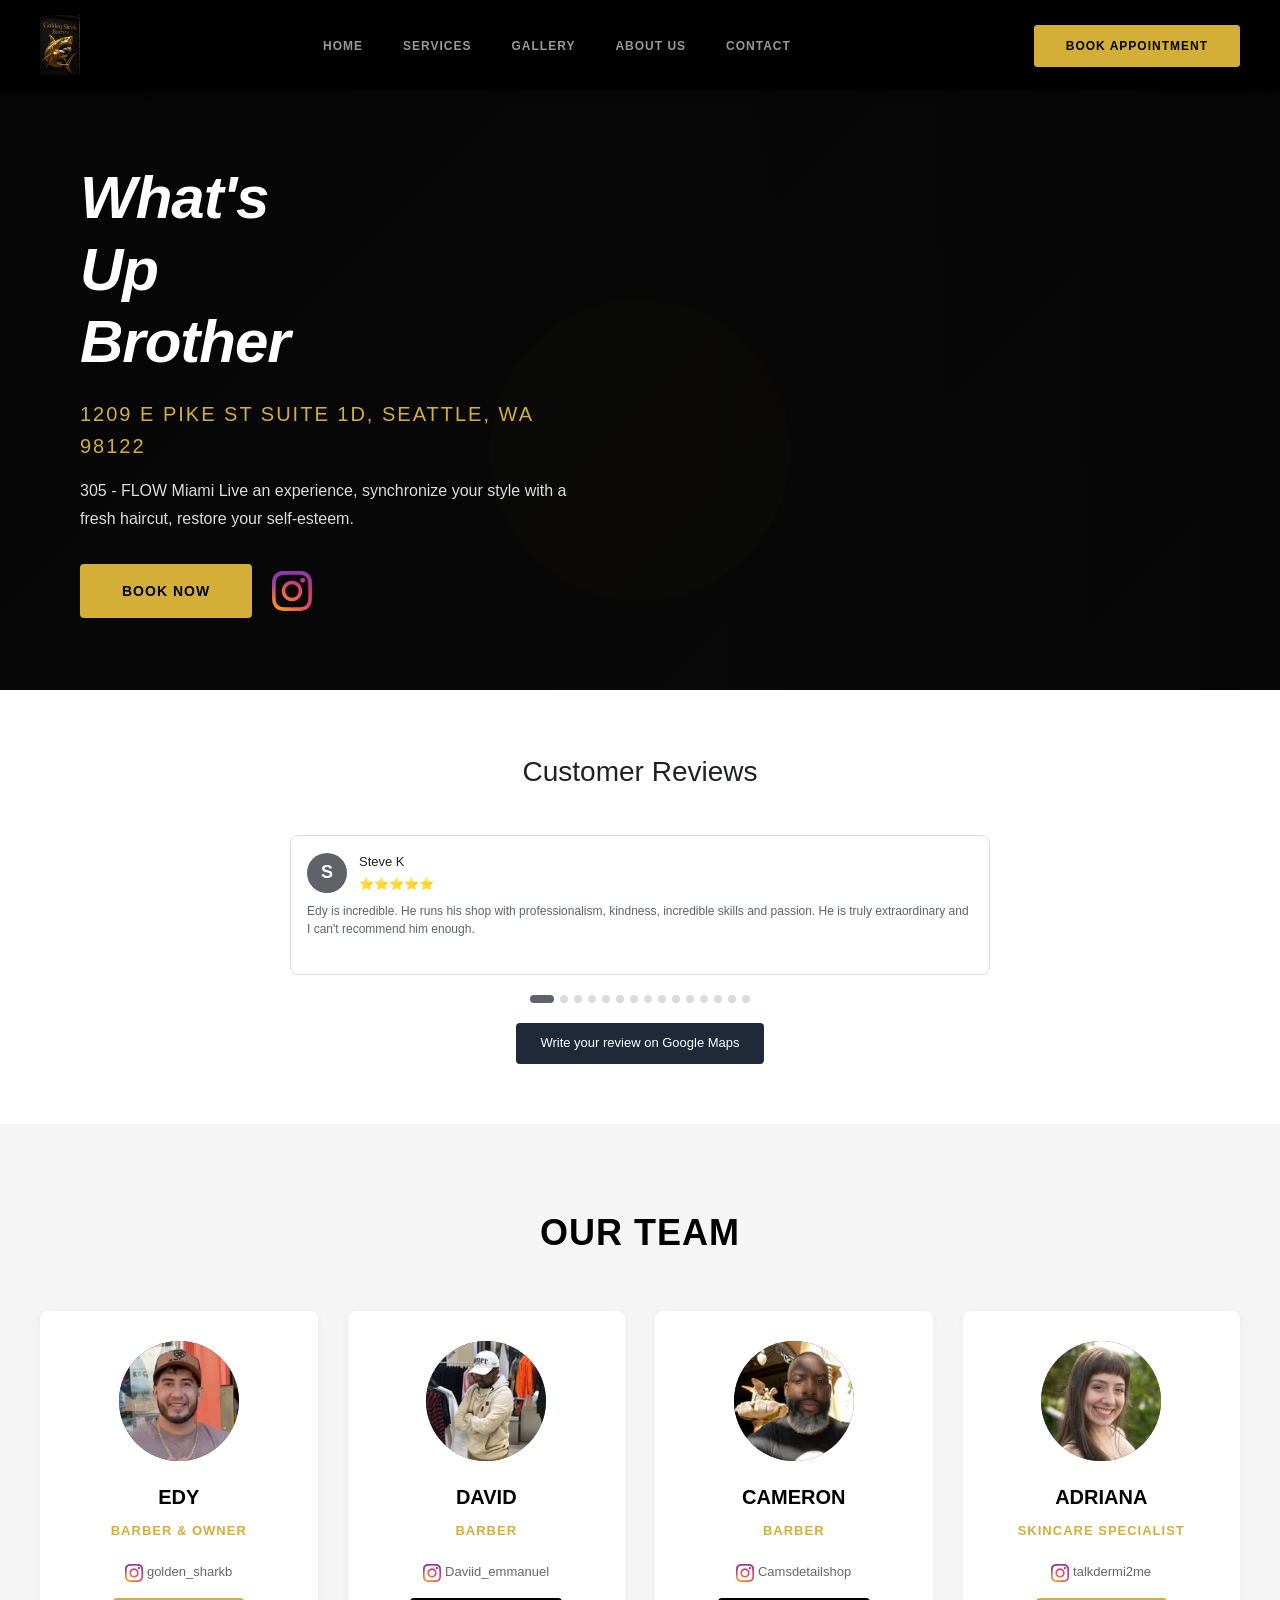
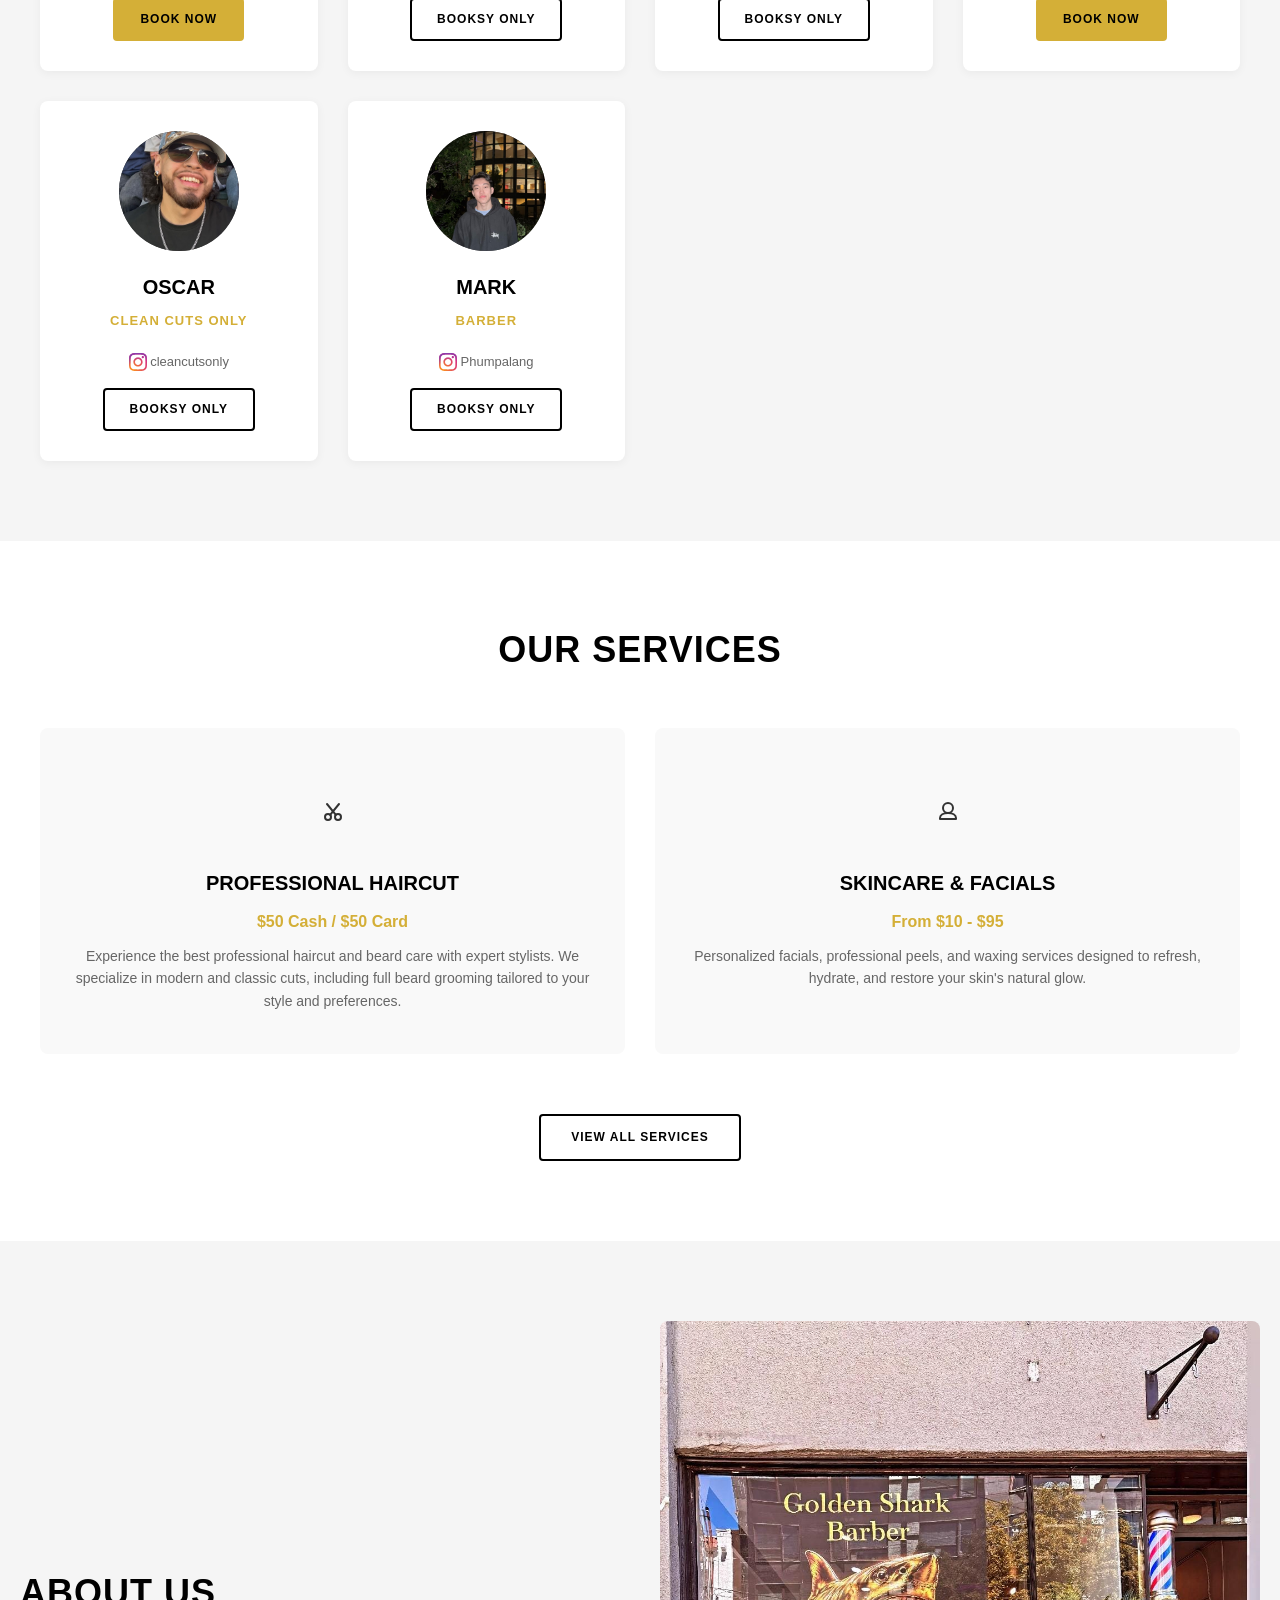
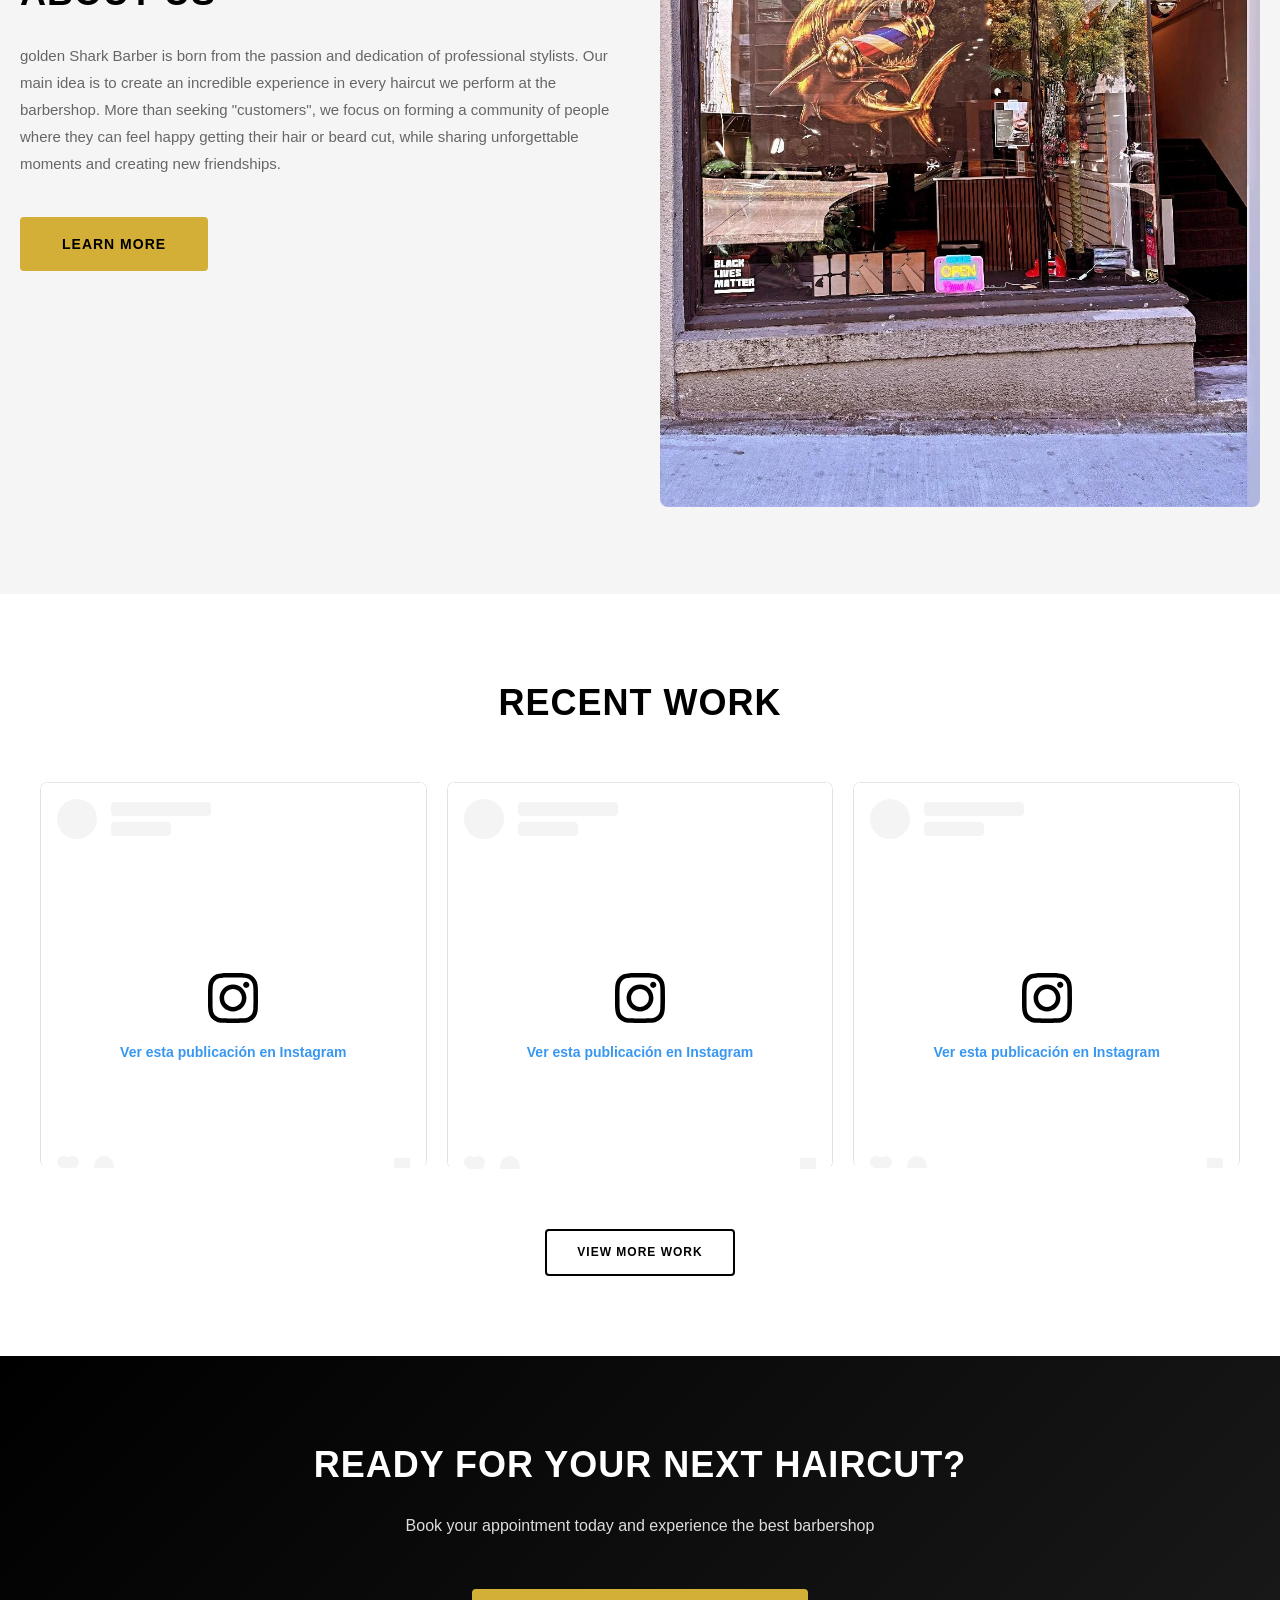
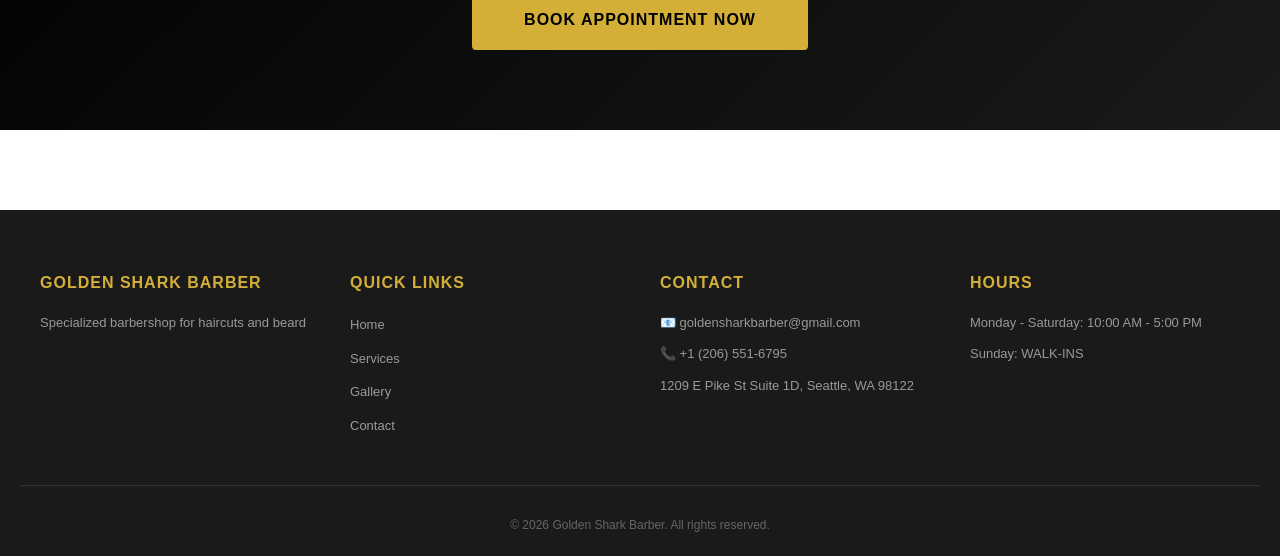
==== backend/static/index.html @ 5a082aa4 "nuevo diseño de calenadriosd" ====
<!DOCTYPE html>
<html lang="en">
<head>
    <meta charset="UTF-8">
    <meta name="viewport" content="width=device-width, initial-scale=1.0">
    
    <!-- SEO Meta Tags -->
    <title>Golden Shark Barber - Professional Haircuts in Seattle, WA | Book Online</title>
    <meta name="description" content="Golden Shark Barber in Seattle, WA. Professional haircuts, beard grooming, and shave services. Book appointments online. Located at 1222 E Pine St, Seattle.">
    <meta name="keywords" content="barber shop seattle, haircuts seattle, professional barber, men grooming, shave service, haircut booking, seattle barber">
    <meta name="author" content="Golden Shark Barber">
    <meta name="robots" content="index, follow">
    <meta name="language" content="English">
    <meta name="theme-color" content="#000000">
    
    <!-- Open Graph (para redes sociales) -->
    <meta property="og:title" content="Golden Shark Barber - Seattle, WA">
    <meta property="og:description" content="Professional barber shop in Seattle. Haircuts, beard grooming, online booking available.">
    <meta property="og:type" content="business.business">
    <meta property="og:url" content="https://goldenbarbershop.online">
    <meta property="og:image" content="https://goldenbarbershop.online/images/logo.jpeg">
    <meta property="og:locale" content="en_US">
    
    <!-- Twitter Card -->
    <meta name="twitter:card" content="summary_large_image">
    <meta name="twitter:title" content="Golden Shark Barber - Seattle">
    <meta name="twitter:description" content="Professional barber shop in Seattle, WA">
    <meta name="twitter:image" content="https://goldenbarbershop.online/images/logo.jpeg">
    
    <!-- Canonical URL -->
    <link rel="canonical" href="https://goldenbarbershop.online">
    
    <!-- FAVICON -->
    <link rel="icon" type="image/x-icon" href="/favicon.ico">
    <link rel="apple-touch-icon" href="/favicon.ico">
    
    <link rel="stylesheet" href="css/main.css?v=1788042157">
    <link rel="stylesheet" href="css/index.css?v=1788042157">
    
    <!-- JSON-LD Schema Markup (Local Business) -->
    <script type="application/ld+json">
    {
      "@context": "https://schema.org",
      "@type": "LocalBusiness",
      "@id": "https://goldenbarbershop.online",
      "name": "Golden Shark Barber",
      "image": "https://goldenbarbershop.online/images/logo.jpeg",
      "description": "Professional barber shop offering haircuts, shaves, and grooming services in Seattle, Washington. Expert barbers with online appointment booking.",
      "address": {
        "@type": "PostalAddress",
        "streetAddress": "1222 E Pine St",
        "addressLocality": "Seattle",
        "addressRegion": "WA",
        "postalCode": "98122",
        "addressCountry": "US"
      },
      "telephone": "+1-616-566-5599",
      "email": "info@goldensharkbarber.com",
      "url": "https://goldenbarbershop.online",
      "logo": "https://goldenbarbershop.online/images/logo.jpeg",
      "sameAs": [
        "https://www.instagram.com/golden_sharkb",
        "https://maps.app.goo.gl/Gk8EFkXatTgC5Ndp7"
      ],
      "openingHoursSpecification": [
        {
          "@type": "OpeningHoursSpecification",
          "dayOfWeek": ["Monday", "Tuesday", "Wednesday", "Thursday", "Friday", "Saturday"],
          "opens": "10:00",
          "closes": "17:00"
        },
        {
          "@type": "OpeningHoursSpecification",
          "dayOfWeek": "Sunday",
          "opens": "00:00",
          "closes": "00:00"
        }
      ],
      "priceRange": "$",
      "aggregateRating": {
        "@type": "AggregateRating",
        "ratingValue": "5",
        "reviewCount": "15",
        "bestRating": "5",
        "worstRating": "1"
      },
      "geo": {
        "@type": "GeoCoordinates",
        "latitude": "47.6062",
        "longitude": "-122.3321"
      }
    }
    </script>
</head>
<body>
<!-- NAVBAR -->
    <nav class="navbar">
        <div class="navbar-container">
            <div class="logo">
                <a href="https://goldenbarbershop.online/"></a><img src="images/logo.jpeg" alt="Gold Shark Barber Logo" class="logo-img"></a>

            </div>
            
            <button class="hamburger" id="hamburger">
                <span class="line">☰</span>
            </button>
            
            <ul class="nav-menu" id="navMenu">
                <li><a href="index.html" class="active">HOME</a></li>
                <li><a href="servicios.html">SERVICES</a></li>
                <li><a href="galeria.html">GALLERY</a></li>
                <li><a href="sobre-nosotros.html">ABOUT US</a></li>
                <li><a href="contacto.html">CONTACT</a></li>
            </ul>
            
            <div class="nav-buttons">
                <a href="reserva.html" class="btn-book">BOOK APPOINTMENT</a>
            </div>
        </div>
    </nav>

    <!-- HERO SECTIaaON -->
    <section class="hero">
        <div class="hero-content">
            <h2 class="hero-title">What's<br>Up<br>Brother</h2>
            <p class="hero-subtitle">1209 E Pike St Suite 1D, Seattle, WA 98122</p>
            <p class="hero-description">305 - FLOW Miami Live an experience, synchronize your style with a fresh haircut, restore your self-esteem.</p>
            <div class="hero-bottom">
            <a href="reserva.html" class="btn-primary">Book Now</a>
            <a href="https://www.instagram.com/golden_sharkb?igsh=MW9kanFrZ2Q1eXhjdQ%3D%3D" class="social-link" title="Instagram">
                <img src="images/ig.svg" alt="Instagram" style="width: 40px; height: 40px;">
            </a>
            </div>

        </div>
        <div class="hero-overlay"></div>
    </section>

    <!-- REVIEWS CAROUSEL SECTION -->
<section class="reviews-section">
    <h2>Customer Reviews</h2>
    
    <div class="carousel-container">
        <div class="carousel-wrapper">
            <div class="carousel" id="reviewsCarousel">
                <!-- Reviews se cargan aquí con JS -->
            </div>
        </div>

        <!-- Dots Navigation -->
        <div class="carousel-dots" id="carouselDots">
            <!-- Dots se cargan con JS -->
        </div>
        <a href="https://maps.app.goo.gl/Gk8EFkXatTgC5Ndp7" target="_blank" class="btn-write-review">
            Write your review on Google Maps
        </a>
    </div>
</section>

<!-- OUR TEAM SECTION -->
<section class="team-section">
    <h2>Our Team</h2>
    <div class="team-grid">
        
        <!-- ssEDY -->
        <div class="team-card">
            <div class="team-photo-placeholder">
                <span></span>
                <img src="images/edy.jpg" alt="" class="team-photo" style="width: 100%; height: 100%; object-fit: cover; border-radius: 50%;">

            </div>
            <h3>Edy</h3>
            <p class="team-role">Barber & Owner</p>
            <a href="https://www.instagram.com/golden_sharkb/" target="_blank" class="team-instagram">
                <img src="images/ig.svg" alt="Instagram" style="width: 18px; height: 18px; vertical-align: middle;"> golden_sharkb
            </a>
            <a href="reserva.html" class="btn-team">Book Now</a>
        </div>

        <!-- DAVID -->
        <div class="team-card">
            <div class="team-photo-placeholder">
                <span></span>
                <img src="images/david.jpg" alt="" class="team-photo" style="width: 100%; height: 100%; object-fit: cover; border-radius: 50%;">
            </div>
            <h3>David</h3>
            <p class="team-role">Barber</p>
            <a href="https://www.instagram.com/daviid_emmanuel/" target="_blank" class="team-instagram">
                <img src="images/ig.svg" alt="Instagram" style="width: 18px; height: 18px; vertical-align: middle;"> Daviid_emmanuel
            </a>
            <a href="http://seattlesfinest.booksy.com/i/" target="_blank" class="btn-team btn-team-alt">Booksy Only</a>
        </div>

        <!-- CAMERON -->
        <div class="team-card">
            <div class="team-photo-placeholder">
                <span></span>
                <img src="images/cameron.jpg" alt="" class="team-photo" style="width: 100%; height: 100%; object-fit: cover; border-radius: 50%;">

            </div>
            <h3>Cameron</h3>
            <p class="team-role">Barber</p>
            <a href="https://www.instagram.com/camsdetailshop/" target="_blank" class="team-instagram">
                <img src="images/ig.svg" alt="Instagram" style="width: 18px; height: 18px; vertical-align: middle;"> Camsdetailshop
            </a>
            <a href="http://camsdetailshop.booksy.com/a/" target="_blank" class="btn-team btn-team-alt">Booksy Only</a>
        </div>

        <!-- ANDREA -->
        <div class="team-card">
            <div class="team-photo-placeholder">
                <span></span>
                <img src="images/andrea.jpg" alt="" class="team-photo" style="width: 100%; height: 100%; object-fit: cover; border-radius: 50%;">

            </div>
            <h3>Adriana</h3>
            <p class="team-role">Skincare Specialist</p>
            <a href="https://www.instagram.com/talkdermi2me/" target="_blank" class="team-instagram">
                <img src="images/ig.svg" alt="Instagram" style="width: 18px; height: 18px; vertical-align: middle;"> talkdermi2me
            </a>
            <a href="https://squareup.com/appointments/book/LCKSGAA5S70PC" target="_blank" class="btn-team">Book Now</a>
        </div>

        <!-- Oscar  -->
        <div class="team-card">
            <div class="team-photo-placeholder">
                <span></span>
                <img src="images/oscar2.png" alt="" class="team-photo" style="width: 100%; height: 100%; object-fit: cover; border-radius: 50%;">

            </div>
            <h3>Oscar </h3>
            <p class="team-role">Clean Cuts Only</p>
            <a href="https://www.instagram.com/cleancutsonly/" target="_blank" class="team-instagram">
                <img src="images/ig.svg" alt="Instagram" style="width: 18px; height: 18px; vertical-align: middle;"> cleancutsonly
            </a>
            <a href="https://booksy.com/en-us/dl/show-business/962327" target="_blank" class="btn-team btn-team-alt">Booksy Only</a>
        </div>

        <!-- Mark  -->
        <div class="team-card">
            <div class="team-photo-placeholder">
                <span></span>
                <img src="images/mark.png" alt="" class="team-photo" style="width: 100%; height: 100%; object-fit: cover; border-radius: 50%;">

            </div>
            <h3>Mark </h3>
            <p class="team-role">Barber</p>
            <a  class="team-instagram">
                <img src="images/ig.svg" alt="Instagram" style="width: 18px; height: 18px; vertical-align: middle;"> Phumpalang
            </a>
            <a href="https://booksy.com/en-us/1838837_phumpalang_barber-shop_39211_seattle?do=invite#ba_s=dl_1" target="_blank" class="btn-team btn-team-alt">Booksy Only</a>
        </div>

    </div>
</section>


<!-- SERVICIOS PREVIEW (después de reviews) -->
<section class="servicios-preview">
    <h2>Our Services</h2>
    <div class="servicios-grid">
        <div class="servicio-card">
            <div class="servicio-icon">
                <svg xmlns="http://www.w3.org/2000/svg" width="24" height="24" viewBox="0 0 24 24" fill="none" stroke="currentColor" stroke-width="2" stroke-linecap="round" stroke-linejoin="round" class="icon icon-tabler icons-tabler-outline icon-tabler-cut"><path stroke="none" d="M0 0h24v24H0z" fill="none" /><path d="M4 17a3 3 0 1 0 6 0a3 3 0 1 0 -6 0" /><path d="M14 17a3 3 0 1 0 6 0a3 3 0 1 0 -6 0" /><path d="M9.15 14.85l8.85 -10.85" /><path d="M6 4l8.85 10.85" /></svg>
            </div>
            <h3>Professional Haircut</h3>
            <p class="precio">$50 Cash / $50 Card</p>
            <p>Experience the best professional haircut and beard care with expert stylists. We specialize in modern and classic cuts, including full beard grooming tailored to your style and preferences.</p>
        </div>

        <div class="servicio-card">
            <div class="servicio-icon">
                <svg xmlns="http://www.w3.org/2000/svg" width="24" height="24" viewBox="0 0 24 24" fill="none" stroke="currentColor" stroke-width="2" stroke-linecap="round" stroke-linejoin="round"><path stroke="none" d="M0 0h24v24H0z" fill="none"/><circle cx="12" cy="8" r="5"/><path d="M12 13c-4.5 0-8 2-8 5v1h16v-1c0-3-3.5-5-8-5z"/></svg>
            </div>
            <h3>Skincare & Facials</h3>
            <p class="precio">From $10 - $95</p>
            <p>Personalized facials, professional peels, and waxing services designed to refresh, hydrate, and restore your skin's natural glow.</p>
        </div>
    </div>
    <a href="servicios.html" class="btn-secondary">View All Services</a>
</section>
<script>
const reviews = [
    {
        name: "Steve K",
        stars: 5,
        text: "Edy is incredible. He runs his shop with professionalism, kindness, incredible skills and passion. He is truly extraordinary and I can't recommend him enough."
    },
    {
        name: "Brian LaFaille",
        stars: 5,
        text: "Eddy is the man! Got me in immediately and had me looking refreshed in 25 mins. If you're looking for a quality barber, Golden Shark is the go to."
    },
    {
        name: "Maria Betancourt",
        stars: 5,
        text: "10/10 barber. Edy is a new barber in the area and really knows what he's doing. Very affordable and quality work. Definitely recommend."
    },
    {
        name: "Vineeth Krishnamurthy",
        stars: 5,
        text: "Edy is the man!! He's my go to barber in Seattle. Great, consistent haircuts and he's a chill guy."
    },
    {
        name: "Christopher Ruiz",
        stars: 5,
        text: "Look no further! Edy is an incredible barber. You can't beat his pricing, attention to detail, and timely haircuts. Above all he's professional and friendly."
    },
    {
        name: "Luke Droeger",
        stars: 5,
        text: "What a great experience! The barbershop is small and welcoming, and Edy left me looking spectacular. I was short on time and he attended to me right away."
    },
    {
        name: "Matt Courson",
        stars: 5,
        text: "Edy is great. Haircut was fast and exactly what I was looking for. Excellent price, especially for the area. He's a super nice guy and very friendly."
    },
    {
        name: "SALEH ALANEZI",
        stars: 5,
        text: "Edy did a great job and knew exactly what I wanted. He simply delivered. Thank you guys, this will be my barber whenever I'm in town."
    },
    {
        name: "Brian Reynolds",
        stars: 5,
        text: "Edy is a fantastic barber. He is personable and attentive to detail. My first appointment he helped fix a bad fade I had elsewhere. Highly recommend!"
    },
    {
        name: "Cole Dill-De Sa",
        stars: 5,
        text: "After about 45 minutes, he left me with hands-down the best haircut I've ever gotten in Seattle. I understood exactly what I wanted. Best quality experience."
    },
    {
        name: "Sam Nieslanik",
        stars: 5,
        text: "I was short on time and looking for a haircut. Luckily, I found Golden Shark Barber. Edy got me in immediately and was super friendly. Will definitely come back!"
    },
    {
        name: "Michael Dormi",
        stars: 5,
        text: "$45 is a steal for the quality of the cut. Edi's got an awesome attitude, super friendly, and great to chat with. The whole experience was top-notch."
    },
    {
        name: "Aaron Blumenthal",
        stars: 5,
        text: "Excellent service. Engaging chat. Fast. Reasonably priced. And you're supporting a small newly opened shop. What's not to love? Highly recommend!"
    },
    {
        name: "Jason Kaff",
        stars: 5,
        text: "Edy is great! He's skilled and very friendly, and seems passionate about his work. Great vibes in his place. Fully intend going back for my next cut!"
    },
    {
        name: "Joe Harris",
        stars: 5,
        text: "Eddie is a phenomenal barber. Professional and super friendly! He does precise work and is a wondrous craftsman!"
    }
];

let currentIndex = 0;
const carouselEl = document.getElementById('reviewsCarousel');
const dotsEl = document.getElementById('carouselDots');

function renderReviews() {
    carouselEl.innerHTML = reviews.map((review, idx) => {
        const initial = review.name.charAt(0).toUpperCase();
        const stars = '⭐'.repeat(review.stars);
        return `
            <div class="review-card ${idx === currentIndex ? 'active' : ''}">
                <div class="review-header">
                    <div class="review-avatar">${initial}</div>
                    <div class="review-info">
                        <h4>${review.name}</h4>
                        <div class="review-stars">${stars}</div>
                    </div>
                </div>
                <p class="review-text">${review.text}</p>
            </div>
        `;
    }).join('');

    dotsEl.innerHTML = reviews.map((_, idx) => 
        `<button class="dot ${idx === currentIndex ? 'active' : ''}" onclick="goToReview(${idx})"></button>`
    ).join('');
}

function goToReview(idx) {
    currentIndex = idx;
    renderReviews();
}

function nextReview() {
    currentIndex = (currentIndex + 1) % reviews.length;
    renderReviews();
}

setInterval(nextReview, 3000);
renderReviews();
</script>
    <!-- SERVICIOS PREVIEW -->


    <!-- SOBRE NOSOTROS PREVIEW -->
    <section class="sobre-preview">
        <div class="sobre-content">
            <h2>About Us</h2>
            <p>
                golden Shark Barber is born from the passion and dedication of professional stylists. 
                Our main idea is to create an incredible experience in every haircut we perform at the barbershop. 
                More than seeking "customers", we focus on forming a community of people where they can feel happy 
                getting their hair or beard cut, while sharing unforgettable moments and creating new friendships.
            </p>
            <a href="sobre-nosotros.html" class="btn-primary">Learn More</a>
        </div>
        <div class="sobre-image">
            <img src="images/barberafuera.jpeg" alt="golden Shark Barber" style="width: 100%; border-radius: 8px;">
        </div>
    </section>

    <!-- GALERÍA PREVIEW -->
    <section class="galeria-preview">
        <h2>Recent Work</h2>
        <div class="galeria-grid">
            <div class="galeria-item">
                <blockquote class="instagram-media" data-instgrm-captioned data-instgrm-permalink="https://www.instagram.com/reel/DXijX-YAqEn/?utm_source=ig_embed&amp;utm_campaign=loading" data-instgrm-version="14" style=" background:#FFF; border:0; border-radius:3px; box-shadow:0 0 1px 0 rgba(0,0,0,0.5),0 1px 10px 0 rgba(0,0,0,0.15); margin: 1px; max-width:540px; min-width:326px; padding:0; width:99.375%; width:-webkit-calc(100% - 2px); width:calc(100% - 2px);"><div style="padding:16px;"> <a href="https://www.instagram.com/reel/DXijX-YAqEn/?utm_source=ig_embed&amp;utm_campaign=loading" style=" background:#FFFFFF; line-height:0; padding:0 0; text-align:center; text-decoration:none; width:100%;" target="_blank"> <div style=" display: flex; flex-direction: row; align-items: center;"> <div style="background-color: #F4F4F4; border-radius: 50%; flex-grow: 0; height: 40px; margin-right: 14px; width: 40px;"></div> <div style="display: flex; flex-direction: column; flex-grow: 1; justify-content: center;"> <div style=" background-color: #F4F4F4; border-radius: 4px; flex-grow: 0; height: 14px; margin-bottom: 6px; width: 100px;"></div> <div style=" background-color: #F4F4F4; border-radius: 4px; flex-grow: 0; height: 14px; width: 60px;"></div></div></div><div style="padding: 19% 0;"></div> <div style="display:block; height:50px; margin:0 auto 12px; width:50px;"><svg width="50px" height="50px" viewBox="0 0 60 60" version="1.1" xmlns="https://www.w3.org/2000/svg" xmlns:xlink="https://www.w3.org/1999/xlink"><g stroke="none" stroke-width="1" fill="none" fill-rule="evenodd"><g transform="translate(-511.000000, -20.000000)" fill="#000000"><g><path d="M556.869,30.41 C554.814,30.41 553.148,32.076 553.148,34.131 C553.148,36.186 554.814,37.852 556.869,37.852 C558.924,37.852 560.59,36.186 560.59,34.131 C560.59,32.076 558.924,30.41 556.869,30.41 M541,60.657 C535.114,60.657 530.342,55.887 530.342,50 C530.342,44.114 535.114,39.342 541,39.342 C546.887,39.342 551.658,44.114 551.658,50 C551.658,55.887 546.887,60.657 541,60.657 M541,33.886 C532.1,33.886 524.886,41.1 524.886,50 C524.886,58.899 532.1,66.113 541,66.113 C549.9,66.113 557.115,58.899 557.115,50 C557.115,41.1 549.9,33.886 541,33.886 M565.378,62.101 C565.244,65.022 564.756,66.606 564.346,67.663 C563.803,69.06 563.154,70.057 562.106,71.106 C561.058,72.155 560.06,72.803 558.662,73.347 C557.607,73.757 556.021,74.244 553.102,74.378 C549.944,74.521 548.997,74.552 541,74.552 C533.003,74.552 532.056,74.521 528.898,74.378 C525.979,74.244 524.393,73.757 523.338,73.347 C521.94,72.803 520.942,72.155 519.894,71.106 C518.846,70.057 518.197,69.06 517.654,67.663 C517.244,66.606 516.755,65.022 516.623,62.101 C516.479,58.943 516.448,57.996 516.448,50 C516.448,42.003 516.479,41.056 516.623,37.899 C516.755,34.978 517.244,33.391 517.654,32.338 C518.197,30.938 518.846,29.942 519.894,28.894 C520.942,27.846 521.94,27.196 523.338,26.654 C524.393,26.244 525.979,25.756 528.898,25.623 C532.057,25.479 533.004,25.448 541,25.448 C548.997,25.448 549.943,25.479 553.102,25.623 C556.021,25.756 557.607,26.244 558.662,26.654 C560.06,27.196 561.058,27.846 562.106,28.894 C563.154,29.942 563.803,30.938 564.346,32.338 C564.756,33.391 565.244,34.978 565.378,37.899 C565.522,41.056 565.552,42.003 565.552,50 C565.552,57.996 565.522,58.943 565.378,62.101 M570.82,37.631 C570.674,34.438 570.167,32.258 569.425,30.349 C568.659,28.377 567.633,26.702 565.965,25.035 C564.297,23.368 562.623,22.342 560.652,21.575 C558.743,20.834 556.562,20.326 553.369,20.18 C550.169,20.033 549.148,20 541,20 C532.853,20 531.831,20.033 528.631,20.18 C525.438,20.326 523.257,20.834 521.349,21.575 C519.376,22.342 517.703,23.368 516.035,25.035 C514.368,26.702 513.342,28.377 512.574,30.349 C511.834,32.258 511.326,34.438 511.181,37.631 C511.035,40.831 511,41.851 511,50 C511,58.147 511.035,59.17 511.181,62.369 C511.326,65.562 511.834,67.743 512.574,69.651 C513.342,71.625 514.368,73.296 516.035,74.965 C517.703,76.634 519.376,77.658 521.349,78.425 C523.257,79.167 525.438,79.673 528.631,79.82 C531.831,79.965 532.853,80.001 541,80.001 C549.148,80.001 550.169,79.965 553.369,79.82 C556.562,79.673 558.743,79.167 560.652,78.425 C562.623,77.658 564.297,76.634 565.965,74.965 C567.633,73.296 568.659,71.625 569.425,69.651 C570.167,67.743 570.674,65.562 570.82,62.369 C570.966,59.17 571,58.147 571,50 C571,41.851 570.966,40.831 570.82,37.631"></path></g></g></g></svg></div><div style="padding-top: 8px;"> <div style=" color:#3897f0; font-family:Arial,sans-serif; font-size:14px; font-style:normal; font-weight:550; line-height:18px;">Ver esta publicación en Instagram</div></div><div style="padding: 12.5% 0;"></div> <div style="display: flex; flex-direction: row; margin-bottom: 14px; align-items: center;"><div> <div style="background-color: #F4F4F4; border-radius: 50%; height: 12.5px; width: 12.5px; transform: translateX(0px) translateY(7px);"></div> <div style="background-color: #F4F4F4; height: 12.5px; transform: rotate(-45deg) translateX(3px) translateY(1px); width: 12.5px; flex-grow: 0; margin-right: 14px; margin-left: 2px;"></div> <div style="background-color: #F4F4F4; border-radius: 50%; height: 12.5px; width: 12.5px; transform: translateX(9px) translateY(-18px);"></div></div><div style="margin-left: 8px;"> <div style=" background-color: #F4F4F4; border-radius: 50%; flex-grow: 0; height: 20px; width: 20px;"></div> <div style=" width: 0; height: 0; border-top: 2px solid transparent; border-left: 6px solid #f4f4f4; border-bottom: 2px solid transparent; transform: translateX(16px) translateY(-4px) rotate(30deg)"></div></div><div style="margin-left: auto;"> <div style=" width: 0px; border-top: 8px solid #F4F4F4; border-right: 8px solid transparent; transform: translateY(16px);"></div> <div style=" background-color: #F4F4F4; flex-grow: 0; height: 12px; width: 16px; transform: translateY(-4px);"></div> <div style=" width: 0; height: 0; border-top: 8px solid #F4F4F4; border-left: 8px solid transparent; transform: translateY(-4px) translateX(8px);"></div></div></div> <div style="display: flex; flex-direction: column; flex-grow: 1; justify-content: center; margin-bottom: 24px;"> <div style=" background-color: #F4F4F4; border-radius: 4px; flex-grow: 0; height: 14px; margin-bottom: 6px; width: 224px;"></div> <div style=" background-color: #F4F4F4; border-radius: 4px; flex-grow: 0; height: 14px; width: 144px;"></div></div></a><p style=" color:#c9c8cd; font-family:Arial,sans-serif; font-size:14px; line-height:17px; margin-bottom:0; margin-top:8px; overflow:hidden; padding:8px 0 7px; text-align:center; text-overflow:ellipsis; white-space:nowrap;"><a href="https://www.instagram.com/reel/DXijX-YAqEn/?utm_source=ig_embed&amp;utm_campaign=loading" style=" color:#c9c8cd; font-family:Arial,sans-serif; font-size:14px; font-style:normal; font-weight:normal; line-height:17px; text-decoration:none;" target="_blank">Una publicación compartida por goldenEN SHARK BARBER 💈 (@goldenen_sharkb)</a></p></div></blockquote>
                <script async src="//www.instagram.com/embed.js"></script>
            </div>
            <div class="galeria-item">
                <blockquote class="instagram-media" data-instgrm-permalink="https://www.instagram.com/reel/DXIHbLeEv04/?utm_source=ig_embed&amp;utm_campaign=loading" data-instgrm-version="14" style=" background:#FFF; border:0; border-radius:3px; box-shadow:0 0 1px 0 rgba(0,0,0,0.5),0 1px 10px 0 rgba(0,0,0,0.15); margin: 1px; max-width:540px; min-width:326px; padding:0; width:99.375%; width:-webkit-calc(100% - 2px); width:calc(100% - 2px);"><div style="padding:16px;"> <a href="https://www.instagram.com/reel/DXIHbLeEv04/?utm_source=ig_embed&amp;utm_campaign=loading" style=" background:#FFFFFF; line-height:0; padding:0 0; text-align:center; text-decoration:none; width:100%;" target="_blank"> <div style=" display: flex; flex-direction: row; align-items: center;"> <div style="background-color: #F4F4F4; border-radius: 50%; flex-grow: 0; height: 40px; margin-right: 14px; width: 40px;"></div> <div style="display: flex; flex-direction: column; flex-grow: 1; justify-content: center;"> <div style=" background-color: #F4F4F4; border-radius: 4px; flex-grow: 0; height: 14px; margin-bottom: 6px; width: 100px;"></div> <div style=" background-color: #F4F4F4; border-radius: 4px; flex-grow: 0; height: 14px; width: 60px;"></div></div></div><div style="padding: 19% 0;"></div> <div style="display:block; height:50px; margin:0 auto 12px; width:50px;"><svg width="50px" height="50px" viewBox="0 0 60 60" version="1.1" xmlns="https://www.w3.org/2000/svg" xmlns:xlink="https://www.w3.org/1999/xlink"><g stroke="none" stroke-width="1" fill="none" fill-rule="evenodd"><g transform="translate(-511.000000, -20.000000)" fill="#000000"><g><path d="M556.869,30.41 C554.814,30.41 553.148,32.076 553.148,34.131 C553.148,36.186 554.814,37.852 556.869,37.852 C558.924,37.852 560.59,36.186 560.59,34.131 C560.59,32.076 558.924,30.41 556.869,30.41 M541,60.657 C535.114,60.657 530.342,55.887 530.342,50 C530.342,44.114 535.114,39.342 541,39.342 C546.887,39.342 551.658,44.114 551.658,50 C551.658,55.887 546.887,60.657 541,60.657 M541,33.886 C532.1,33.886 524.886,41.1 524.886,50 C524.886,58.899 532.1,66.113 541,66.113 C549.9,66.113 557.115,58.899 557.115,50 C557.115,41.1 549.9,33.886 541,33.886 M565.378,62.101 C565.244,65.022 564.756,66.606 564.346,67.663 C563.803,69.06 563.154,70.057 562.106,71.106 C561.058,72.155 560.06,72.803 558.662,73.347 C557.607,73.757 556.021,74.244 553.102,74.378 C549.944,74.521 548.997,74.552 541,74.552 C533.003,74.552 532.056,74.521 528.898,74.378 C525.979,74.244 524.393,73.757 523.338,73.347 C521.94,72.803 520.942,72.155 519.894,71.106 C518.846,70.057 518.197,69.06 517.654,67.663 C517.244,66.606 516.755,65.022 516.623,62.101 C516.479,58.943 516.448,57.996 516.448,50 C516.448,42.003 516.479,41.056 516.623,37.899 C516.755,34.978 517.244,33.391 517.654,32.338 C518.197,30.938 518.846,29.942 519.894,28.894 C520.942,27.846 521.94,27.196 523.338,26.654 C524.393,26.244 525.979,25.756 528.898,25.623 C532.057,25.479 533.004,25.448 541,25.448 C548.997,25.448 549.943,25.479 553.102,25.623 C556.021,25.756 557.607,26.244 558.662,26.654 C560.06,27.196 561.058,27.846 562.106,28.894 C563.154,29.942 563.803,30.938 564.346,32.338 C564.756,33.391 565.244,34.978 565.378,37.899 C565.522,41.056 565.552,42.003 565.552,50 C565.552,57.996 565.522,58.943 565.378,62.101 M570.82,37.631 C570.674,34.438 570.167,32.258 569.425,30.349 C568.659,28.377 567.633,26.702 565.965,25.035 C564.297,23.368 562.623,22.342 560.652,21.575 C558.743,20.834 556.562,20.326 553.369,20.18 C550.169,20.033 549.148,20 541,20 C532.853,20 531.831,20.033 528.631,20.18 C525.438,20.326 523.257,20.834 521.349,21.575 C519.376,22.342 517.703,23.368 516.035,25.035 C514.368,26.702 513.342,28.377 512.574,30.349 C511.834,32.258 511.326,34.438 511.181,37.631 C511.035,40.831 511,41.851 511,50 C511,58.147 511.035,59.17 511.181,62.369 C511.326,65.562 511.834,67.743 512.574,69.651 C513.342,71.625 514.368,73.296 516.035,74.965 C517.703,76.634 519.376,77.658 521.349,78.425 C523.257,79.167 525.438,79.673 528.631,79.82 C531.831,79.965 532.853,80.001 541,80.001 C549.148,80.001 550.169,79.965 553.369,79.82 C556.562,79.673 558.743,79.167 560.652,78.425 C562.623,77.658 564.297,76.634 565.965,74.965 C567.633,73.296 568.659,71.625 569.425,69.651 C570.167,67.743 570.674,65.562 570.82,62.369 C570.966,59.17 571,58.147 571,50 C571,41.851 570.966,40.831 570.82,37.631"></path></g></g></g></svg></div><div style="padding-top: 8px;"> <div style=" color:#3897f0; font-family:Arial,sans-serif; font-size:14px; font-style:normal; font-weight:550; line-height:18px;">Ver esta publicación en Instagram</div></div><div style="padding: 12.5% 0;"></div> <div style="display: flex; flex-direction: row; margin-bottom: 14px; align-items: center;"><div> <div style="background-color: #F4F4F4; border-radius: 50%; height: 12.5px; width: 12.5px; transform: translateX(0px) translateY(7px);"></div> <div style="background-color: #F4F4F4; height: 12.5px; transform: rotate(-45deg) translateX(3px) translateY(1px); width: 12.5px; flex-grow: 0; margin-right: 14px; margin-left: 2px;"></div> <div style="background-color: #F4F4F4; border-radius: 50%; height: 12.5px; width: 12.5px; transform: translateX(9px) translateY(-18px);"></div></div><div style="margin-left: 8px;"> <div style=" background-color: #F4F4F4; border-radius: 50%; flex-grow: 0; height: 20px; width: 20px;"></div> <div style=" width: 0; height: 0; border-top: 2px solid transparent; border-left: 6px solid #f4f4f4; border-bottom: 2px solid transparent; transform: translateX(16px) translateY(-4px) rotate(30deg)"></div></div><div style="margin-left: auto;"> <div style=" width: 0px; border-top: 8px solid #F4F4F4; border-right: 8px solid transparent; transform: translateY(16px);"></div> <div style=" background-color: #F4F4F4; flex-grow: 0; height: 12px; width: 16px; transform: translateY(-4px);"></div> <div style=" width: 0; height: 0; border-top: 8px solid #F4F4F4; border-left: 8px solid transparent; transform: translateY(-4px) translateX(8px);"></div></div></div> <div style="display: flex; flex-direction: column; flex-grow: 1; justify-content: center; margin-bottom: 24px;"> <div style=" background-color: #F4F4F4; border-radius: 4px; flex-grow: 0; height: 14px; margin-bottom: 6px; width: 224px;"></div> <div style=" background-color: #F4F4F4; border-radius: 4px; flex-grow: 0; height: 14px; width: 144px;"></div></div></a><p style=" color:#c9c8cd; font-family:Arial,sans-serif; font-size:14px; line-height:17px; margin-bottom:0; margin-top:8px; overflow:hidden; padding:8px 0 7px; text-align:center; text-overflow:ellipsis; white-space:nowrap;"><a href="https://www.instagram.com/reel/DXIHbLeEv04/?utm_source=ig_embed&amp;utm_campaign=loading" style=" color:#c9c8cd; font-family:Arial,sans-serif; font-size:14px; font-style:normal; font-weight:normal; line-height:17px; text-decoration:none;" target="_blank">Una publicación compartida por goldenEN SHARK BARBER 💈 (@goldenen_sharkb)</a></p></div></blockquote>
                <script async src="//www.instagram.com/embed.js"></script>
            </div>
            <div class="galeria-item">
                <blockquote class="instagram-media" data-instgrm-permalink="https://www.instagram.com/p/DWPqyQSgYuD/?utm_source=ig_embed&amp;utm_campaign=loading" data-instgrm-version="14" style=" background:#FFF; border:0; border-radius:3px; box-shadow:0 0 1px 0 rgba(0,0,0,0.5),0 1px 10px 0 rgba(0,0,0,0.15); margin: 1px; max-width:540px; min-width:326px; padding:0; width:99.375%; width:-webkit-calc(100% - 2px); width:calc(100% - 2px);"><div style="padding:16px;"> <a href="https://www.instagram.com/p/DWPqyQSgYuD/?utm_source=ig_embed&amp;utm_campaign=loading" style=" background:#FFFFFF; line-height:0; padding:0 0; text-align:center; text-decoration:none; width:100%;" target="_blank"> <div style=" display: flex; flex-direction: row; align-items: center;"> <div style="background-color: #F4F4F4; border-radius: 50%; flex-grow: 0; height: 40px; margin-right: 14px; width: 40px;"></div> <div style="display: flex; flex-direction: column; flex-grow: 1; justify-content: center;"> <div style=" background-color: #F4F4F4; border-radius: 4px; flex-grow: 0; height: 14px; margin-bottom: 6px; width: 100px;"></div> <div style=" background-color: #F4F4F4; border-radius: 4px; flex-grow: 0; height: 14px; width: 60px;"></div></div></div><div style="padding: 19% 0;"></div> <div style="display:block; height:50px; margin:0 auto 12px; width:50px;"><svg width="50px" height="50px" viewBox="0 0 60 60" version="1.1" xmlns="https://www.w3.org/2000/svg" xmlns:xlink="https://www.w3.org/1999/xlink"><g stroke="none" stroke-width="1" fill="none" fill-rule="evenodd"><g transform="translate(-511.000000, -20.000000)" fill="#000000"><g><path d="M556.869,30.41 C554.814,30.41 553.148,32.076 553.148,34.131 C553.148,36.186 554.814,37.852 556.869,37.852 C558.924,37.852 560.59,36.186 560.59,34.131 C560.59,32.076 558.924,30.41 556.869,30.41 M541,60.657 C535.114,60.657 530.342,55.887 530.342,50 C530.342,44.114 535.114,39.342 541,39.342 C546.887,39.342 551.658,44.114 551.658,50 C551.658,55.887 546.887,60.657 541,60.657 M541,33.886 C532.1,33.886 524.886,41.1 524.886,50 C524.886,58.899 532.1,66.113 541,66.113 C549.9,66.113 557.115,58.899 557.115,50 C557.115,41.1 549.9,33.886 541,33.886 M565.378,62.101 C565.244,65.022 564.756,66.606 564.346,67.663 C563.803,69.06 563.154,70.057 562.106,71.106 C561.058,72.155 560.06,72.803 558.662,73.347 C557.607,73.757 556.021,74.244 553.102,74.378 C549.944,74.521 548.997,74.552 541,74.552 C533.003,74.552 532.056,74.521 528.898,74.378 C525.979,74.244 524.393,73.757 523.338,73.347 C521.94,72.803 520.942,72.155 519.894,71.106 C518.846,70.057 518.197,69.06 517.654,67.663 C517.244,66.606 516.755,65.022 516.623,62.101 C516.479,58.943 516.448,57.996 516.448,50 C516.448,42.003 516.479,41.056 516.623,37.899 C516.755,34.978 517.244,33.391 517.654,32.338 C518.197,30.938 518.846,29.942 519.894,28.894 C520.942,27.846 521.94,27.196 523.338,26.654 C524.393,26.244 525.979,25.756 528.898,25.623 C532.057,25.479 533.004,25.448 541,25.448 C548.997,25.448 549.943,25.479 553.102,25.623 C556.021,25.756 557.607,26.244 558.662,26.654 C560.06,27.196 561.058,27.846 562.106,28.894 C563.154,29.942 563.803,30.938 564.346,32.338 C564.756,33.391 565.244,34.978 565.378,37.899 C565.522,41.056 565.552,42.003 565.552,50 C565.552,57.996 565.522,58.943 565.378,62.101 M570.82,37.631 C570.674,34.438 570.167,32.258 569.425,30.349 C568.659,28.377 567.633,26.702 565.965,25.035 C564.297,23.368 562.623,22.342 560.652,21.575 C558.743,20.834 556.562,20.326 553.369,20.18 C550.169,20.033 549.148,20 541,20 C532.853,20 531.831,20.033 528.631,20.18 C525.438,20.326 523.257,20.834 521.349,21.575 C519.376,22.342 517.703,23.368 516.035,25.035 C514.368,26.702 513.342,28.377 512.574,30.349 C511.834,32.258 511.326,34.438 511.181,37.631 C511.035,40.831 511,41.851 511,50 C511,58.147 511.035,59.17 511.181,62.369 C511.326,65.562 511.834,67.743 512.574,69.651 C513.342,71.625 514.368,73.296 516.035,74.965 C517.703,76.634 519.376,77.658 521.349,78.425 C523.257,79.167 525.438,79.673 528.631,79.82 C531.831,79.965 532.853,80.001 541,80.001 C549.148,80.001 550.169,79.965 553.369,79.82 C556.562,79.673 558.743,79.167 560.652,78.425 C562.623,77.658 564.297,76.634 565.965,74.965 C567.633,73.296 568.659,71.625 569.425,69.651 C570.167,67.743 570.674,65.562 570.82,62.369 C570.966,59.17 571,58.147 571,50 C571,41.851 570.966,40.831 570.82,37.631"></path></g></g></g></svg></div><div style="padding-top: 8px;"> <div style=" color:#3897f0; font-family:Arial,sans-serif; font-size:14px; font-style:normal; font-weight:550; line-height:18px;">Ver esta publicación en Instagram</div></div><div style="padding: 12.5% 0;"></div> <div style="display: flex; flex-direction: row; margin-bottom: 14px; align-items: center;"><div> <div style="background-color: #F4F4F4; border-radius: 50%; height: 12.5px; width: 12.5px; transform: translateX(0px) translateY(7px);"></div> <div style="background-color: #F4F4F4; height: 12.5px; transform: rotate(-45deg) translateX(3px) translateY(1px); width: 12.5px; flex-grow: 0; margin-right: 14px; margin-left: 2px;"></div> <div style="background-color: #F4F4F4; border-radius: 50%; height: 12.5px; width: 12.5px; transform: translateX(9px) translateY(-18px);"></div></div><div style="margin-left: 8px;"> <div style=" background-color: #F4F4F4; border-radius: 50%; flex-grow: 0; height: 20px; width: 20px;"></div> <div style=" width: 0; height: 0; border-top: 2px solid transparent; border-left: 6px solid #f4f4f4; border-bottom: 2px solid transparent; transform: translateX(16px) translateY(-4px) rotate(30deg)"></div></div><div style="margin-left: auto;"> <div style=" width: 0px; border-top: 8px solid #F4F4F4; border-right: 8px solid transparent; transform: translateY(16px);"></div> <div style=" background-color: #F4F4F4; flex-grow: 0; height: 12px; width: 16px; transform: translateY(-4px);"></div> <div style=" width: 0; height: 0; border-top: 8px solid #F4F4F4; border-left: 8px solid transparent; transform: translateY(-4px) translateX(8px);"></div></div></div> <div style="display: flex; flex-direction: column; flex-grow: 1; justify-content: center; margin-bottom: 24px;"> <div style=" background-color: #F4F4F4; border-radius: 4px; flex-grow: 0; height: 14px; margin-bottom: 6px; width: 224px;"></div> <div style=" background-color: #F4F4F4; border-radius: 4px; flex-grow: 0; height: 14px; width: 144px;"></div></div></a><p style=" color:#c9c8cd; font-family:Arial,sans-serif; font-size:14px; line-height:17px; margin-bottom:0; margin-top:8px; overflow:hidden; padding:8px 0 7px; text-align:center; text-overflow:ellipsis; white-space:nowrap;"><a href="https://www.instagram.com/p/DWPqyQSgYuD/?utm_source=ig_embed&amp;utm_campaign=loading" style=" color:#c9c8cd; font-family:Arial,sans-serif; font-size:14px; font-style:normal; font-weight:normal; line-height:17px; text-decoration:none;" target="_blank">Una publicación compartida por goldenEN SHARK BARBER 💈 (@goldenen_sharkb)</a></p></div></blockquote>
                <script async src="//www.instagram.com/embed.js"></script>
            </div>
        </div>
        <a href="galeria.html" class="btn-secondary">View More Work</a>
    </section>

    <!-- CTA SECTION -->
    <section class="cta-section">
        <h2>Ready for your next haircut?</h2>
        <p>Book your appointment today and experience the best barbershop</p>
        <a href="reserva.html" class="btn-primary-large">Book Appointment Now</a>
    </section>

    <!-- FOOTER -->
    <footer class="footer">
        <div class="footer-container">
            <div class="footer-section">
                <h4>golden Shark Barber</h4>
                <p>Specialized barbershop for haircuts and beard</p>
            </div>
            
            <div class="footer-section">
                <h4>Quick Links</h4>
                <ul>
                    <li><a href="index.html">Home</a></li>
                    <li><a href="servicios.html">Services</a></li>
                    <li><a href="galeria.html">Gallery</a></li>
                    <li><a href="contacto.html">Contact</a></li>
                </ul>
            </div>
            
            <div class="footer-section">
                <h4>Contact</h4>
                <p>📧 goldensharkbarber@gmail.com</p>
                <p>📞 +1 (206) 551-6795</p>
                <p>1209 E Pike St Suite 1D, Seattle, WA 98122</p>
            </div>
            
            <div class="footer-section">
                <h4>Hours</h4>
                <p>Monday - Saturday: 10:00 AM - 5:00 PM</p>
                <p>Sunday: WALK-INS</p>
            </div>
        </div>
        
        <div class="footer-bottom">
            <p>&copy; 2026 Golden Shark Barber. All rights reserved.</p>
        </div>
    </footer>

    <script src="js/navbar.js?v=1788042157"></script>
    
</body>
</html>
---- backend/static/css/main.css ----
/* ========================================
   RESET Y ESTILOS GENERALES
   ======================================== */

* {
    margin: 0;
    padding: 0;
    box-sizing: border-box;
}

html {
    scroll-behavior: smooth;
}

body {
    font-family: -apple-system, BlinkMacSystemFont, 'Segoe UI', Arial, sans-serif;
    color: #333;
    line-height: 1.6;
    width: 100%;
    overflow-x: hidden;
}

a {
    text-decoration: none;
    color: inherit;
    transition: all 0.3s ease;
}

button {
    cursor: pointer;
    font-family: inherit;
    transition: all 0.3s ease;
}

/* ========================================
   NAVBAR
   ======================================== */

.navbar {
    background-color: #000;
    padding: 15px 20px;
    position: sticky;
    top: 0;
    z-index: 1000;
    box-shadow: 0 2px 10px rgba(0, 0, 0, 0.3);
    width: 100%;
}

.navbar-container {
    max-width: 1200px;
    margin: 0 auto;
    display: flex;
    justify-content: space-between;
    align-items: center;
    gap: 20px;
}

.logo {
    flex-shrink: 0;
    display: flex;
    align-items: center;
}

.logo-img {
    height: 60px;
    width: auto;
    object-fit: contain;
    transition: all 0.3s ease;
}

.logo-img:hover {
    filter: brightness(1.1);
    transform: scale(1.05);
}

/* HAMBURGER MENU */
.hamburger {
    display: none;
    background: none;
    border: none;
    color: #d4af37;
    font-size: 28px;
    cursor: pointer;
    padding: 5px;
    line-height: 1;
    z-index: 1001;
}

.hamburger:hover {
    color: #fff;
}

/* NAV MENU */
.nav-menu {
    list-style: none;
    display: flex;
    gap: 40px;
    flex: 1;
    justify-content: center;
    align-items: center;
}

.nav-menu li {
    margin: 0;
    padding: 0;
}

.nav-menu a {
    color: #999;
    font-size: 12px;
    font-weight: 600;
    text-transform: uppercase;
    letter-spacing: 1px;
    position: relative;
    display: inline-block;
}

.nav-menu a:hover,
.nav-menu a.active {
    color: #d4af37;
}

.nav-menu a::after {
    content: '';
    position: absolute;
    bottom: -5px;
    left: 0;
    width: 0;
    height: 2px;
    background-color: #d4af37;
    transition: width 0.3s ease;
}

.nav-menu a:hover::after,
.nav-menu a.active::after {
    width: 100%;
}

/* NAV BUTTONS */
.nav-buttons {
    flex-shrink: 0;
}

.btn-book {
    background-color: #d4af37;
    color: #000;
    padding: 12px 30px;
    border-radius: 4px;
    font-size: 12px;
    font-weight: 600;
    text-transform: uppercase;
    letter-spacing: 1px;
    border: 2px solid #d4af37;
    white-space: nowrap;
}

.btn-book:hover {
    background-color: transparent;
    color: #d4af37;
}

/* ========================================
   BOTONES GLOBALES
   ======================================== */

.btn-primary {
    display: inline-block;
    background-color: #d4af37;
    color: #000;
    padding: 14px 40px;
    border-radius: 4px;
    font-size: 14px;
    font-weight: 600;
    text-transform: uppercase;
    letter-spacing: 1px;
    border: 2px solid #d4af37;
    margin-top: 20px;
    margin-right: 30px;
}

.btn-primary:hover {
    background-color: transparent;
    color: #d4af37;
    transform: translateY(-2px);
    box-shadow: 0 4px 12px rgba(212, 175, 55, 0.3);
}

.btn-primary-large {
    display: inline-block;
    background-color: #d4af37;
    color: #000;
    padding: 16px 50px;
    border-radius: 4px;
    font-size: 16px;
    font-weight: 600;
    text-transform: uppercase;
    letter-spacing: 1px;
    border: 2px solid #d4af37;
    margin-top: 20px;
}

.btn-primary-large:hover {
    background-color: transparent;
    color: #d4af37;
    transform: translateY(-2px);
    box-shadow: 0 4px 12px rgba(212, 175, 55, 0.3);
}

.btn-secondary {
    display: inline-block;
    background-color: transparent;
    color: #000;
    padding: 12px 30px;
    border-radius: 4px;
    font-size: 12px;
    font-weight: 600;
    text-transform: uppercase;
    letter-spacing: 1px;
    border: 2px solid #000;
    margin-top: 20px;
}

.btn-secondary:hover {
    background-color: #000;
    color: #d4af37;
}

/* ========================================
   FOOTER
   ======================================== */

.footer {
    background-color: #1a1a1a;
    color: #999;
    padding: 60px 20px 20px;
    margin-top: 80px;
    width: 100%;
}

.footer-container {
    max-width: 1200px;
    margin: 0 auto;
    display: grid;
    grid-template-columns: repeat(auto-fit, minmax(250px, 1fr));
    gap: 40px;
    margin-bottom: 40px;
}

.footer-section h4 {
    color: #d4af37;
    font-size: 16px;
    margin-bottom: 15px;
    text-transform: uppercase;
    letter-spacing: 1px;
}

.footer-section p {
    font-size: 13px;
    line-height: 1.8;
    margin-bottom: 8px;
}

.footer-section ul {
    list-style: none;
}

.footer-section ul li {
    margin-bottom: 8px;
}

.footer-section a {
    color: #999;
    font-size: 13px;
}

.footer-section a:hover {
    color: #d4af37;
}

.footer-bottom {
    text-align: center;
    padding-top: 30px;
    border-top: 1px solid #333;
    font-size: 12px;
    color: #666;
}

/* ========================================
   RESPONSIVE - TABLET (768px y menos)
   ======================================== */

@media (max-width: 768px) {
    .navbar-container {
        flex-wrap: nowrap;
        gap: 10px;
        padding: 15px 15px;
    }

    .hamburger {
        display: block;
        order: 3;
    }

    .logo {
        order: 1;
    }

    .nav-menu {
        display: none;
        position: fixed;
        top: 70px;
        left: 0;
        width: 100%;
        flex-direction: column;
        gap: 0;
        background-color: #000;
        max-height: calc(100vh - 70px);
        overflow-y: auto;
        padding: 10px 0;
        margin: 0;
        justify-content: flex-start;
        z-index: 999;
    }

    .nav-menu.active {
        display: flex;
    }

    .nav-menu li {
        border-bottom: 1px solid #333;
        width: 100%;
        text-align: center;
    }

    .nav-menu a {
        display: block;
        padding: 15px 20px;
        font-size: 13px;
    }

    .nav-menu a::after {
        display: none;
    }

    .nav-menu a.active {
        background-color: #1a1a1a;
        color: #d4af37;
    }

    .nav-buttons {
        order: 2;
        display: none;
    }

    .navbar-container .nav-buttons {
        display: block;
        position: fixed;
        bottom: 10px;
        right: 15px;
        width: auto;
    }

    .btn-book {
        padding: 12px 20px;
        font-size: 11px;
    }

    .footer-container {
        grid-template-columns: 1fr;
    }

    .btn-primary {
        padding: 12px 30px;
        font-size: 12px;
    }

    .btn-primary-large {
        padding: 14px 35px;
        font-size: 14px;
    }

    .logo-img {
        height: 50px;
    }
}

/* ========================================
   RESPONSIVE - MOBILE (480px y menos)
   ======================================== */

@media (max-width: 480px) {
    .navbar-container {
        padding: 10px 12px;
    }

    .logo-img {
        height: 45px;
    }

    .hamburger {
        font-size: 24px;
    }

    .btn-book {
        padding: 10px 15px;
        font-size: 10px;
    }

    .nav-menu a {
        padding: 12px 15px;
        font-size: 12px;
    }

    .footer-section h4 {
        font-size: 14px;
    }

    .footer-section p {
        font-size: 12px;
    }

    .btn-primary {
        padding: 11px 25px;
        font-size: 11px;
    }

    .btn-primary-large {
        padding: 12px 30px;
        font-size: 13px;
    }

    .btn-secondary {
        padding: 10px 20px;
        font-size: 11px;
    }
}
---- backend/static/css/index.css ----
/* ========================================
   HERO SECTION CON LOGO CARRUSEL
   ======================================== */

@keyframes carouselLogo {
    0% {
        transform: translateX(-150%);
        opacity: 0;
    }
    10% {
        opacity: 1;
    }
    50% {
        transform: translateX(0);
        opacity: 1;
    }
    90% {
        opacity: 1;
    }
    100% {
        transform: translateX(150%);
        opacity: 0;
    }
}

.hero {
    height: 600px;
    margin-top: 0;
    padding: 0;
    background: linear-gradient(rgba(0, 0, 0, 0.5), rgba(0, 0, 0, 0.5)), 
                url('data:image/svg+xml,<svg xmlns="http://www.w3.org/2000/svg" viewBox="0 0 1200 600"><rect fill="%23222" width="1200" height="600"/><circle cx="600" cy="300" r="100" fill="%23d4af37" opacity="0.05"/></svg>');
    background-size: cover;
    background-position: center;
    background-attachment: fixed;
    position: relative;
    display: flex;
    align-items: center;
    justify-content: flex-start;
    color: white;
    overflow: hidden;
}

.hero::after {
    content: '';
    position: absolute;
    width: 75%;
    height: 75%;
    top: 50%;
    left: 50%;
    transform: translate(-50%, -50%);
    background-image: url('/images/logo.jpeg');
    background-size: contain;
    background-repeat: no-repeat;
    background-position: center;
    opacity: 0.15;
    animation: carouselLogo 8s ease-in-out infinite;
    z-index: 1;
    pointer-events: none;
    display: none;
}

.hero::before {
    content: '';
    position: absolute;
    top: 0;
    left: 0;
    right: 0;
    bottom: 0;
    background: linear-gradient(135deg, rgba(0, 0, 0, 0.7) 0%, rgba(0, 0, 0, 0.4) 100%);
    z-index: 1;
}

.hero-content {
    position: relative;
    z-index: 2;
    max-width: 600px;
    padding: 40px;
    margin-left: 40px;
}

.hero-title {
    font-size: 58px;
    font-weight: 700;
    line-height: 1.2;
    margin-bottom: 20px;
    letter-spacing: -1px;
    font-style: italic;
}

.hero-subtitle {
    font-size: 20px;
    font-weight: 400;
    margin-bottom: 15px;
    color: #d4af37;
    text-transform: uppercase;
    letter-spacing: 2px;
}

.hero-description {
    font-size: 16px;
    margin-bottom: 30px;
    color: #ddd;
    line-height: 1.8;
}

.hero-bottom {
    display: flex;
    align-items: center;
    gap: 20px;
    position: relative;
    z-index: 2;
}

.hero-bottom .btn-primary {
    margin-top: 0 !important;
    margin-right: 0 !important;
}

.social-link {
    display: flex;
    align-items: center;
}

.social-link img {
    transition: all 0.3s ease;
}

.social-link:hover img {
    transform: scale(1.1);
    filter: brightness(1.2);
}

.social-links {
    margin-top: 0;
    display: flex;
    gap: 15px;
}

.hero-overlay {
    position: absolute;
    top: 0;
    right: 0;
    width: 50%;
    height: 100%;
    background: linear-gradient(90deg, transparent 0%, rgba(0, 0, 0, 0.4) 100%);
    z-index: 2;
}

/* ========================================
   REVIEWS CAROUSEL - GOOGLE MAPS STYLE
   ======================================== */

.btn-write-review {
    display: block;
    margin: 20px auto 0;
    padding: 10px 24px;
    background-color: #1f2937;
    color: #fff;
    border-radius: 4px;
    font-size: 13px;
    font-weight: 500;
    text-decoration: none;
    transition: all 0.3s ease;
    cursor: pointer;
    text-align: center;
    width: fit-content;
}

.btn-write-review:hover {
    background-color: #d4af37;
    color: #000;
    box-shadow: 0 2px 8px rgba(0, 0, 0, 0.15);
}

.reviews-section {
    padding: 60px 20px;
    background-color: #fff;
}

.reviews-section h2 {
    font-size: 28px;
    font-weight: 500;
    color: #202124;
    margin-bottom: 40px;
    text-align: center;
}

.carousel-container {
    max-width: 700px;
    margin: 0 auto;
}

.carousel-wrapper {
    position: relative;
    overflow: hidden;
    height: 140px;
}

.carousel {
    position: relative;
    height: 100%;
}

.review-card {
    position: absolute;
    width: 100%;
    height: 100%;
    padding: 16px;
    background: #fff;
    border: 1px solid #dadce0;
    border-radius: 8px;
    transition: all 0.5s ease-in-out;
    opacity: 0;
    display: flex;
    flex-direction: column;
    gap: 8px;
}

.review-card.active {
    opacity: 1;
}

.review-header {
    display: flex;
    align-items: center;
    gap: 12px;
}

.review-avatar {
    width: 40px;
    height: 40px;
    border-radius: 50%;
    background: #5f6368;
    display: flex;
    align-items: center;
    justify-content: center;
    font-size: 18px;
    font-weight: 600;
    color: #fff;
    flex-shrink: 0;
}

.review-info {
    flex: 1;
    min-width: 0;
}

.review-info h4 {
    font-size: 13px;
    font-weight: 500;
    color: #202124;
    margin: 0;
}

.review-stars {
    font-size: 12px;
    color: #fcc934;
    margin-top: 2px;
}

.review-text {
    font-size: 12px;
    line-height: 1.5;
    color: #5f6368;
    margin: 0;
    overflow: hidden;
    text-overflow: ellipsis;
    max-height: 3em;
}

/* DOTS NAVIGATION */

.carousel-dots {
    display: flex;
    justify-content: center;
    gap: 6px;
    margin-top: 20px;
}

.dot {
    width: 8px;
    height: 8px;
    border-radius: 50%;
    border: none;
    background-color: #dadce0;
    cursor: pointer;
    transition: all 0.3s ease;
}

.dot:hover {
    background-color: #bdc1c6;
}

.dot.active {
    background-color: #5f6368;
    width: 24px;
    border-radius: 4px;
}

/* ========================================
   SERVICIOS PREVIEW
   ======================================== */

.servicios-preview {
    padding: 80px 20px;
    text-align: center;
    background-color: #fff;
}

.servicios-preview h2 {
    font-size: 36px;
    font-weight: 700;
    color: #000;
    margin-bottom: 50px;
    text-transform: uppercase;
    letter-spacing: 1px;
}

.servicios-grid {
    max-width: 1200px;
    margin: 0 auto;
    display: grid;
    grid-template-columns: repeat(auto-fit, 280px);
    gap: 30px;
    justify-content: center;
    margin-bottom: 40px;
}

.servicio-card {
    padding: 40px 30px;
    background-color: #f9f9f9;
    border-radius: 8px;
    transition: all 0.3s ease;
    border: 2px solid transparent;
}

.servicio-card:hover {
    background-color: #fff;
    border-color: #d4af37;
    transform: translateY(-10px);
    box-shadow: 0 10px 30px rgba(0, 0, 0, 0.1);
}

.servicio-icon {
    font-size: 48px;
    margin-bottom: 20px;
}

.servicio-card h3 {
    font-size: 20px;
    font-weight: 600;
    color: #000;
    margin-bottom: 10px;
    text-transform: uppercase;
}

.servicio-card .precio {
    font-size: 16px;
    font-weight: 700;
    color: #d4af37;
    margin-bottom: 10px;
}

.servicio-card p {
    font-size: 14px;
    color: #666;
    line-height: 1.6;
}

/* ========================================
   SOBRE NOSOTROS PREVIEW
   ======================================== */

.sobre-preview {
    padding: 80px 20px;
    background-color: #f5f5f5;
    display: grid;
    grid-template-columns: 1fr 1fr;
    gap: 60px;
    align-items: center;
}

.sobre-content {
    max-width: 600px;
}

.sobre-preview h2 {
    font-size: 36px;
    font-weight: 700;
    color: #000;
    margin-bottom: 20px;
    text-transform: uppercase;
    letter-spacing: 1px;
}

.sobre-preview p {
    font-size: 15px;
    line-height: 1.8;
    color: #666;
    margin-bottom: 20px;
}

.image-placeholder {
    width: 100%;
    height: 400px;
    background: linear-gradient(135deg, #333 0%, #666 100%);
    border-radius: 8px;
    display: flex;
    align-items: center;
    justify-content: center;
    font-size: 18px;
    color: #999;
    font-weight: 500;
}

/* ========================================
   GALERÍA PREVIEW
   ======================================== */

.galeria-preview {
    padding: 80px 20px;
    background-color: #fff;
    text-align: center;
}

.galeria-preview h2 {
    font-size: 36px;
    font-weight: 700;
    color: #000;
    margin-bottom: 50px;
    text-transform: uppercase;
    letter-spacing: 1px;
}

.galeria-grid {
    max-width: 1200px;
    margin: 0 auto;
    display: grid;
    grid-template-columns: repeat(auto-fit, minmax(250px, 1fr));
    gap: 20px;
    margin-bottom: 40px;
}

.galeria-item {
    position: relative;
    overflow: hidden;
    border-radius: 8px;
    aspect-ratio: 1;
}

.galeria-image-placeholder {
    width: 100%;
    height: 100%;
    background: linear-gradient(135deg, #444 0%, #222 100%);
    display: flex;
    align-items: center;
    justify-content: center;
    font-size: 16px;
    color: #999;
    font-weight: 500;
    transition: all 0.3s ease;
}

.galeria-item:hover .galeria-image-placeholder {
    background: linear-gradient(135deg, #d4af37 0%, #b8960a 100%);
    color: #000;
    transform: scale(1.1);
}

/* ========================================
   CTA SECTION
   ======================================== */

.cta-section {
    padding: 80px 20px;
    background: linear-gradient(135deg, #000 0%, #1a1a1a 100%);
    color: white;
    text-align: center;
}

.cta-section h2 {
    font-size: 36px;
    font-weight: 700;
    margin-bottom: 20px;
    text-transform: uppercase;
    letter-spacing: 1px;
}

.cta-section p {
    font-size: 16px;
    margin-bottom: 30px;
    color: #ddd;
    max-width: 600px;
    margin-left: auto;
    margin-right: auto;
}

/* ========================================
   RESPONSIVE - MOBILE FIRST (480px y menos)
   ======================================== */

@media (max-width: 480px) {
    .hero {
        height: 320px;
        margin: 0;
        padding: 0;
        margin-top: 0;
    }

    .hero::after {
        width: 85%;
        height: 85%;
        top: 45%;
    }

    .hero-content {
        padding: 15px !important;
        margin-left: 0 !important;
        text-align: center;
        max-width: 100%;
    }

    .hero-title {
        font-size: 40px;
        margin-bottom: 8px;
    }

    .hero-subtitle {
        font-size: 12px;
        margin-bottom: 8px;
    }

    .hero-description {
        font-size: 11px;
        margin-bottom: 12px;
    }

    .hero-bottom {
        gap: 10px;
        justify-content: center;
    }

    .hero-bottom .btn-primary {
        padding: 8px 15px !important;
        font-size: 10px !important;
    }

    .social-link img {
        width: 30px !important;
        height: 30px !important;
    }

    .reviews-section {
        padding: 40px 15px;
    }

    .reviews-section h2 {
        font-size: 22px;
        margin-bottom: 25px;
    }

    .carousel-wrapper {
        height: 160px;
    }

    .review-card {
        padding: 12px;
    }

    .review-avatar {
        width: 36px;
        height: 36px;
        font-size: 16px;
    }

    .review-info h4 {
        font-size: 12px;
    }

    .review-stars {
        font-size: 11px;
    }

    .review-text {
        font-size: 11px;
    }

    .servicios-preview h2,
    .galeria-preview h2,
    .sobre-preview h2,
    .cta-section h2 {
        font-size: 24px;
        margin-bottom: 30px;
    }

    .servicio-card {
        padding: 20px 15px;
    }

    .servicio-icon {
        font-size: 36px;
    }

    .servicio-card h3 {
        font-size: 16px;
    }

    .servicio-card .precio {
        font-size: 14px;
    }

    .servicio-card p {
        font-size: 12px;
    }

    .servicios-preview,
    .galeria-preview,
    .sobre-preview,
    .cta-section {
        padding: 40px 15px;
    }

    .sobre-preview {
        grid-template-columns: 1fr;
        gap: 30px;
    }

    .sobre-preview h2 {
        font-size: 22px;
    }

    .sobre-preview p {
        font-size: 13px;
    }

    .image-placeholder {
        height: 250px;
        font-size: 14px;
    }

    .galeria-grid {
        grid-template-columns: 1fr;
        gap: 15px;
    }

    .cta-section h2 {
        font-size: 22px;
    }

    .cta-section p {
        font-size: 13px;
        margin-bottom: 20px;
    }
}

/* ========================================
   RESPONSIVE - TABLET (768px y menos)
   ======================================== */

@media (max-width: 768px) {
    .hero {
        height: 400px;
        margin-top: 0;
        padding: 0;
    }

    .hero::after {
        width: 80%;
        height: 80%;
    }

    .hero-content {
        margin-left: 0;
        padding: 20px;
        text-align: center;
    }

    .hero-title {
        font-size: 48px;
    }

    .hero-subtitle {
        font-size: 14px;
    }

    .hero-description {
        font-size: 13px;
    }

    .hero-bottom {
        justify-content: center;
        flex-wrap: wrap;
    }

    .hero-overlay {
    position: absolute;
    top: 0;
    right: 0;
    width: 50%;
    height: 100%;
    background: linear-gradient(90deg, transparent 0%, rgba(0, 0, 0, 0.4) 100%);
    z-index: 2;
    pointer-events: none; /* ✅ NUEVO */
    }

    .reviews-section {
        padding: 50px 20px;
    }

    .reviews-section h2 {
        font-size: 24px;
        margin-bottom: 30px;
    }

    .carousel-wrapper {
        height: 150px;
    }

    .servicios-preview h2,
    .galeria-preview h2,
    .sobre-preview h2,
    .cta-section h2 {
        font-size: 28px;
    }

    .servicios-grid {
        grid-template-columns: 1fr;
        gap: 20px;
    }

    .servicio-card {
        padding: 30px 20px;
    }

    .servicios-preview,
    .galeria-preview,
    .sobre-preview,
    .cta-section {
        padding: 60px 20px;
    }

    .image-placeholder {
        height: 300px;
    }

    .galeria-grid {
        grid-template-columns: repeat(2, 1fr);
    }

    .cta-section h2 {
        font-size: 26px;
    }

    .cta-section p {
        font-size: 14px;
    }
}

/* ========================================
   RESPONSIVE - DESKTOP (1024px y más)
   ======================================== */

@media (min-width: 1024px) {
    .hero {
        height: 600px;
        margin-top: 0;
    }

    .hero-title {
        font-size: 60px;
    }

    .sobre-preview {
        grid-template-columns: 1fr 1fr;
        gap: 40px;
    }

    .servicios-grid {
        grid-template-columns: repeat(2, 1fr);
    }
}





/* ========================================
   TEAM SECTION
   ======================================== */

.team-section {
    padding: 80px 20px;
    text-align: center;
    background-color: #f5f5f5;
}

.team-section h2 {
    font-size: 36px;
    font-weight: 700;
    color: #000;
    margin-bottom: 50px;
    text-transform: uppercase;
    letter-spacing: 1px;
}

.team-grid {
    max-width: 1200px;
    margin: 0 auto;
    display: grid;
    grid-template-columns: repeat(4, 1fr);
    gap: 30px;
}

.team-card {
    background: white;
    border-radius: 8px;
    padding: 30px 20px;
    transition: all 0.3s ease;
    box-shadow: 0 2px 10px rgba(0, 0, 0, 0.05);
}

.team-card:hover {
    transform: translateY(-10px);
    box-shadow: 0 10px 30px rgba(0, 0, 0, 0.1);
}

.team-photo-placeholder {
    width: 120px;
    height: 120px;
    border-radius: 50%;
    background: linear-gradient(135deg, #333 0%, #666 100%);
    display: flex;
    align-items: center;
    justify-content: center;
    margin: 0 auto 20px;
    font-size: 48px;
}

.team-card h3 {
    font-size: 20px;
    font-weight: 700;
    color: #000;
    margin-bottom: 8px;
    text-transform: uppercase;
}

.team-role {
    font-size: 13px;
    color: #d4af37;
    text-transform: uppercase;
    letter-spacing: 1px;
    margin-bottom: 20px;
    font-weight: 600;
}

.btn-team {
    display: inline-block;
    background-color: #d4af37;
    color: #000;
    padding: 10px 25px;
    border-radius: 4px;
    font-size: 12px;
    font-weight: 600;
    text-transform: uppercase;
    letter-spacing: 1px;
    border: 2px solid #d4af37;
    text-decoration: none;
}

.btn-team:hover {
    background-color: transparent;
    color: #d4af37;
}

.btn-team-alt {
    background-color: transparent;
    color: #000;
    border: 2px solid #000;
}

.btn-team-alt:hover {
    background-color: #000;
    color: #d4af37;
}

/* RESPONSIVE */
@media (max-width: 768px) {
    .team-section {
        padding: 50px 20px;
    }

    .team-section h2 {
        font-size: 28px;
        margin-bottom: 30px;
    }

    .team-grid {
        grid-template-columns: repeat(2, 1fr);
        gap: 20px;
    }

    .team-photo-placeholder {
        width: 90px;
        height: 90px;
        font-size: 36px;
    }
}

@media (max-width: 480px) {
    .team-grid {
        grid-template-columns: 1fr;
        gap: 15px;
    }

    .team-card {
        padding: 20px 15px;
    }
}

.team-instagram {
    display: block;
    color: #666;
    font-size: 13px;
    text-decoration: none;
    margin-bottom: 15px;
    transition: color 0.3s ease;
}

.team-instagram:hover {
    color: #d4af37;
}
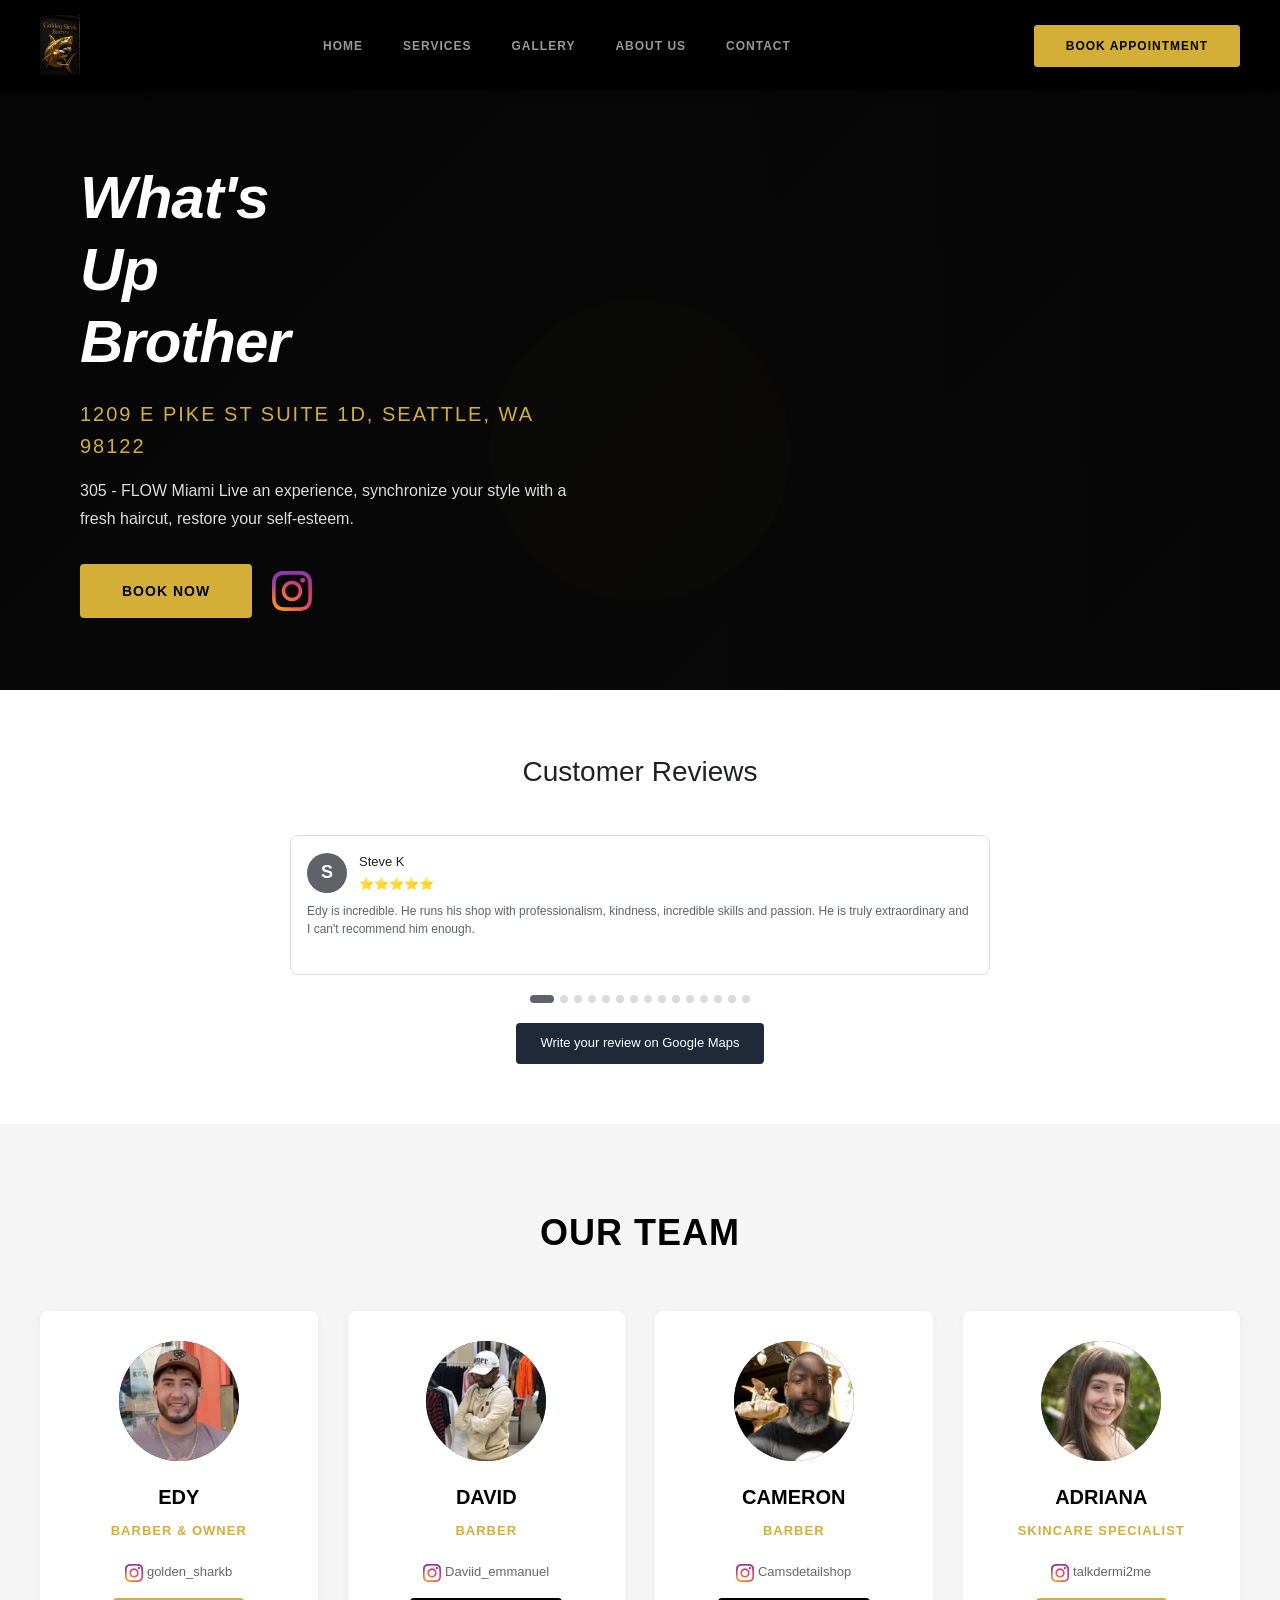
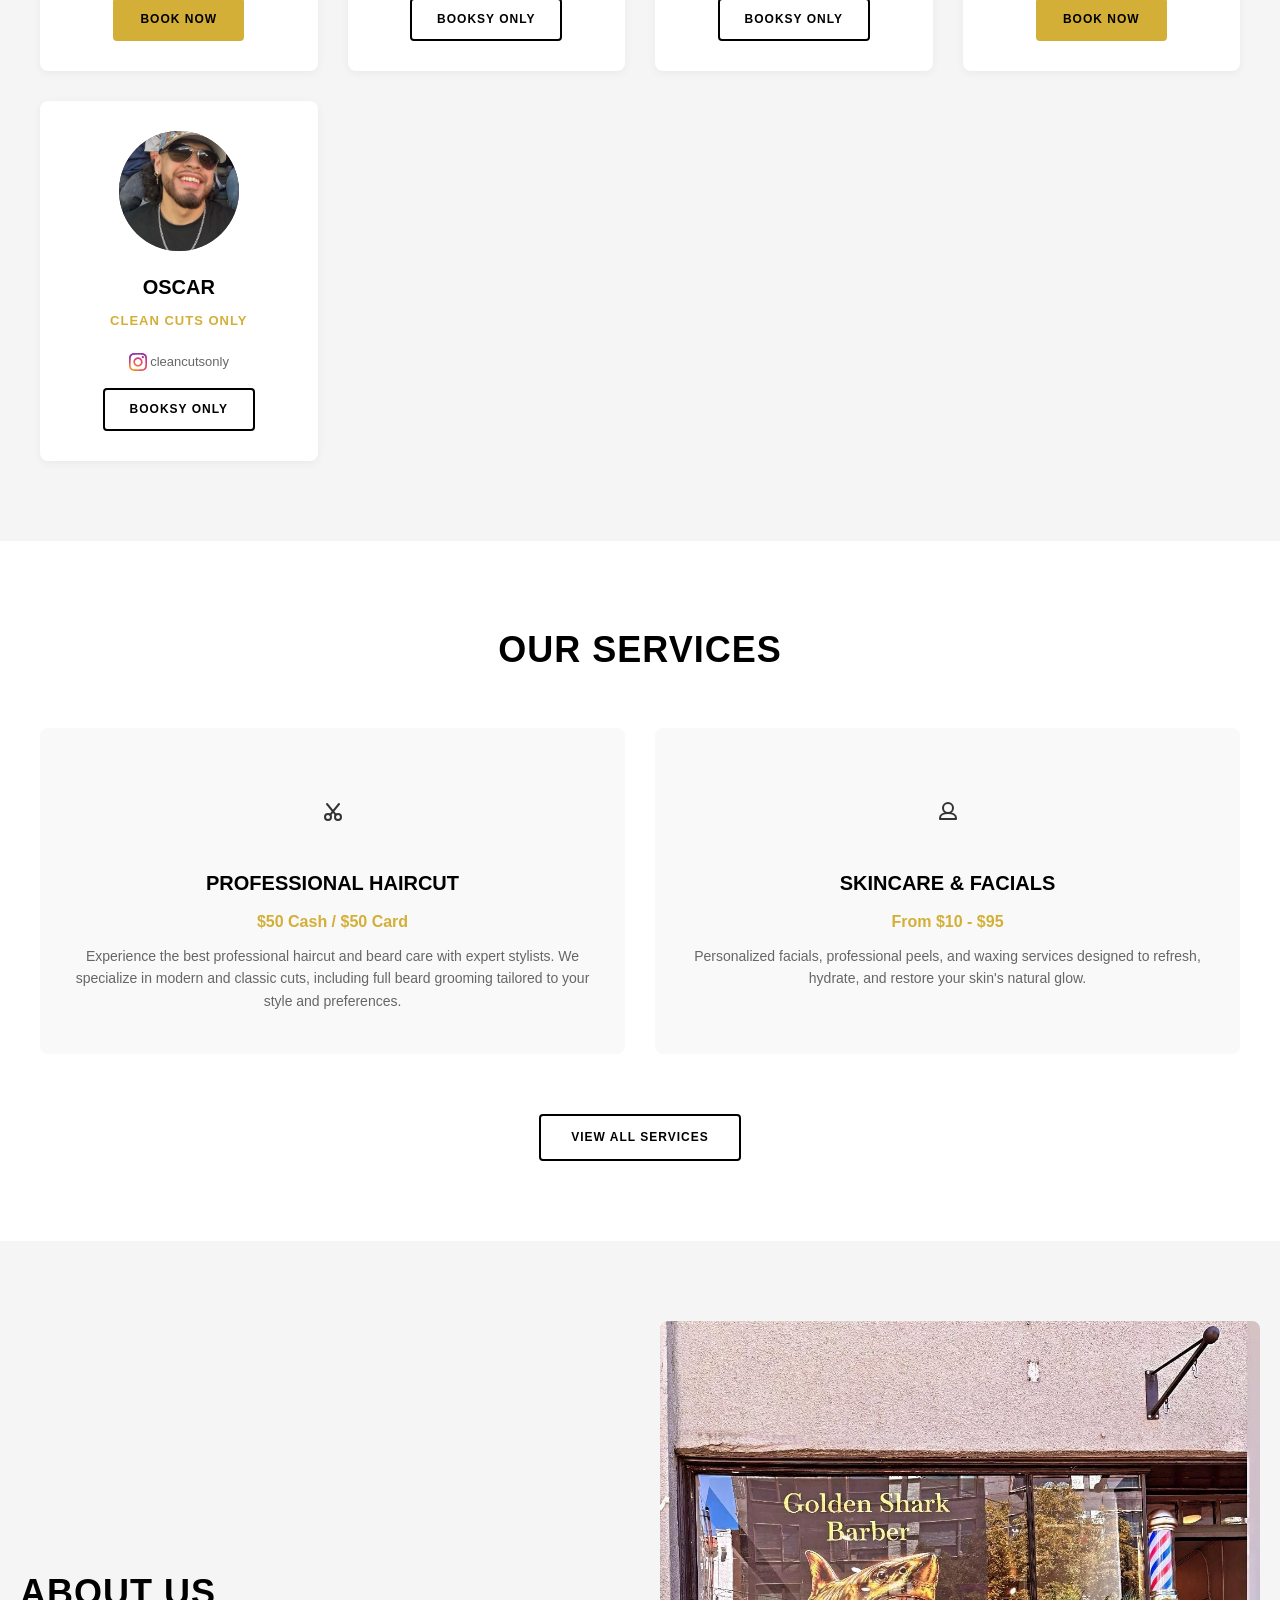
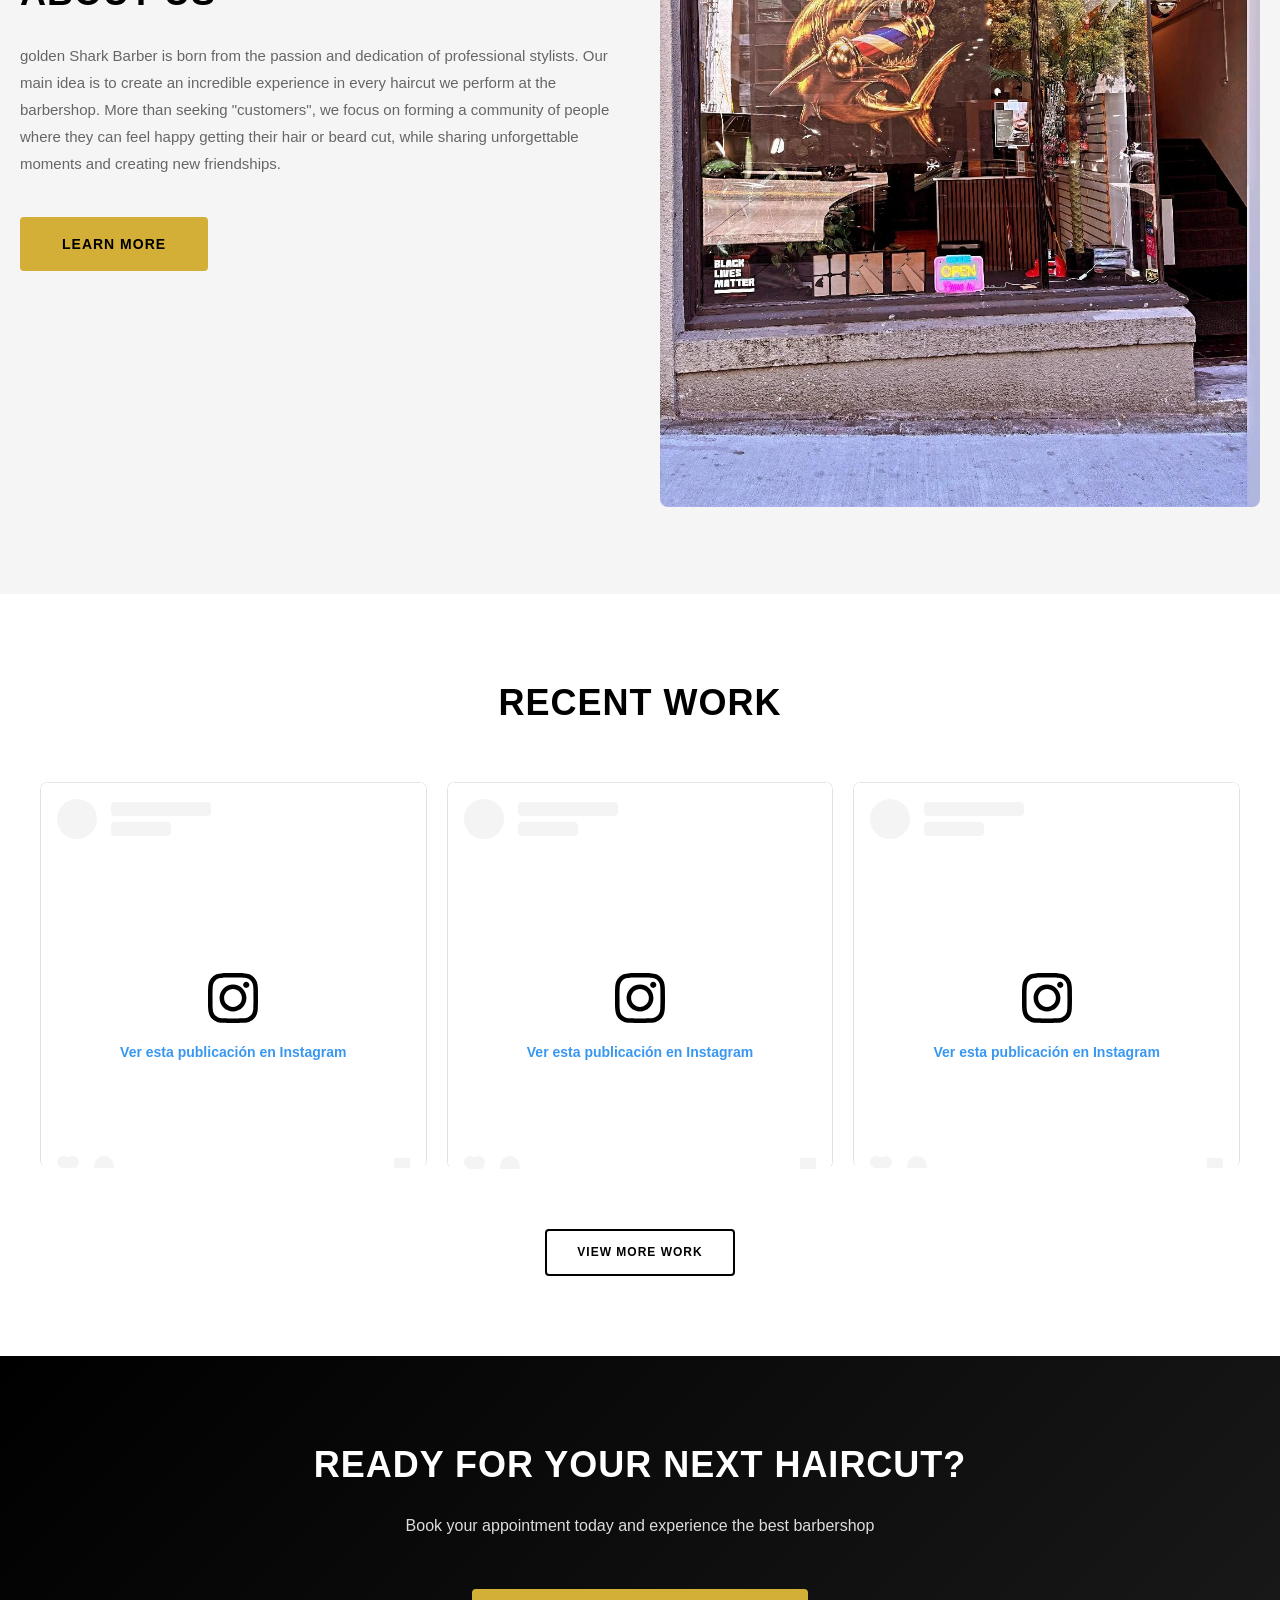
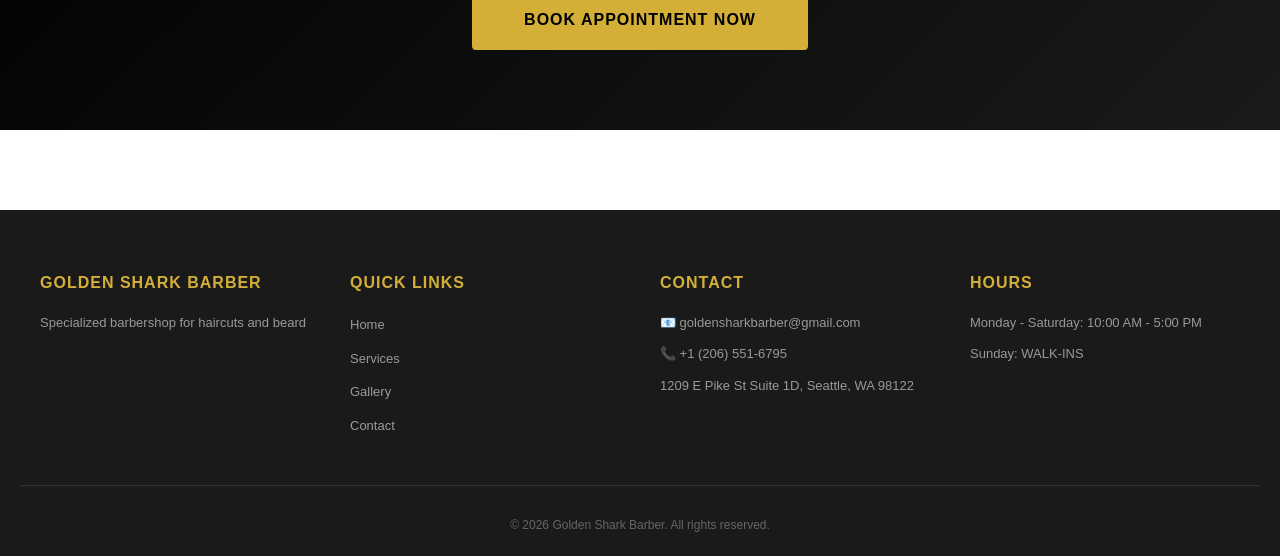
==== commit 31712a13: "Add professional selection page before booking Book Now/Book Appointment buttons now route to a new " ====
--- a/backend/static/index.html
+++ b/backend/static/index.html
@@ -34,8 +34,8 @@
     <link rel="icon" type="image/x-icon" href="/favicon.ico">
     <link rel="apple-touch-icon" href="/favicon.ico">
     
-    <link rel="stylesheet" href="css/main.css?v=1788042157">
-    <link rel="stylesheet" href="css/index.css?v=1788042157">
+    <link rel="stylesheet" href="css/main.css?v=1788042600">
+    <link rel="stylesheet" href="css/index.css?v=1788042600">
     
     <!-- JSON-LD Schema Markup (Local Business) -->
     <script type="application/ld+json">
@@ -114,7 +114,7 @@
             </ul>
             
             <div class="nav-buttons">
-                <a href="reserva.html" class="btn-book">BOOK APPOINTMENT</a>
+                <a href="professionals.html" class="btn-book">BOOK APPOINTMENT</a>
             </div>
         </div>
     </nav>
@@ -126,7 +126,7 @@
             <p class="hero-subtitle">1209 E Pike St Suite 1D, Seattle, WA 98122</p>
             <p class="hero-description">305 - FLOW Miami Live an experience, synchronize your style with a fresh haircut, restore your self-esteem.</p>
             <div class="hero-bottom">
-            <a href="reserva.html" class="btn-primary">Book Now</a>
+            <a href="professionals.html" class="btn-primary">Book Now</a>
             <a href="https://www.instagram.com/golden_sharkb?igsh=MW9kanFrZ2Q1eXhjdQ%3D%3D" class="social-link" title="Instagram">
                 <img src="images/ig.svg" alt="Instagram" style="width: 40px; height: 40px;">
             </a>
@@ -236,20 +236,7 @@
             <a href="https://booksy.com/en-us/dl/show-business/962327" target="_blank" class="btn-team btn-team-alt">Booksy Only</a>
         </div>
 
-        <!-- Mark  -->
-        <div class="team-card">
-            <div class="team-photo-placeholder">
-                <span></span>
-                <img src="images/mark.png" alt="" class="team-photo" style="width: 100%; height: 100%; object-fit: cover; border-radius: 50%;">
-
-            </div>
-            <h3>Mark </h3>
-            <p class="team-role">Barber</p>
-            <a  class="team-instagram">
-                <img src="images/ig.svg" alt="Instagram" style="width: 18px; height: 18px; vertical-align: middle;"> Phumpalang
-            </a>
-            <a href="https://booksy.com/en-us/1838837_phumpalang_barber-shop_39211_seattle?do=invite#ba_s=dl_1" target="_blank" class="btn-team btn-team-alt">Booksy Only</a>
-        </div>
+
 
     </div>
 </section>
@@ -442,7 +429,7 @@
     <section class="cta-section">
         <h2>Ready for your next haircut?</h2>
         <p>Book your appointment today and experience the best barbershop</p>
-        <a href="reserva.html" class="btn-primary-large">Book Appointment Now</a>
+        <a href="professionals.html" class="btn-primary-large">Book Appointment Now</a>
     </section>
 
     <!-- FOOTER -->
@@ -482,7 +469,7 @@
         </div>
     </footer>
 
-    <script src="js/navbar.js?v=1788042157"></script>
+    <script src="js/navbar.js?v=1788042600"></script>
     
 </body>
 </html>
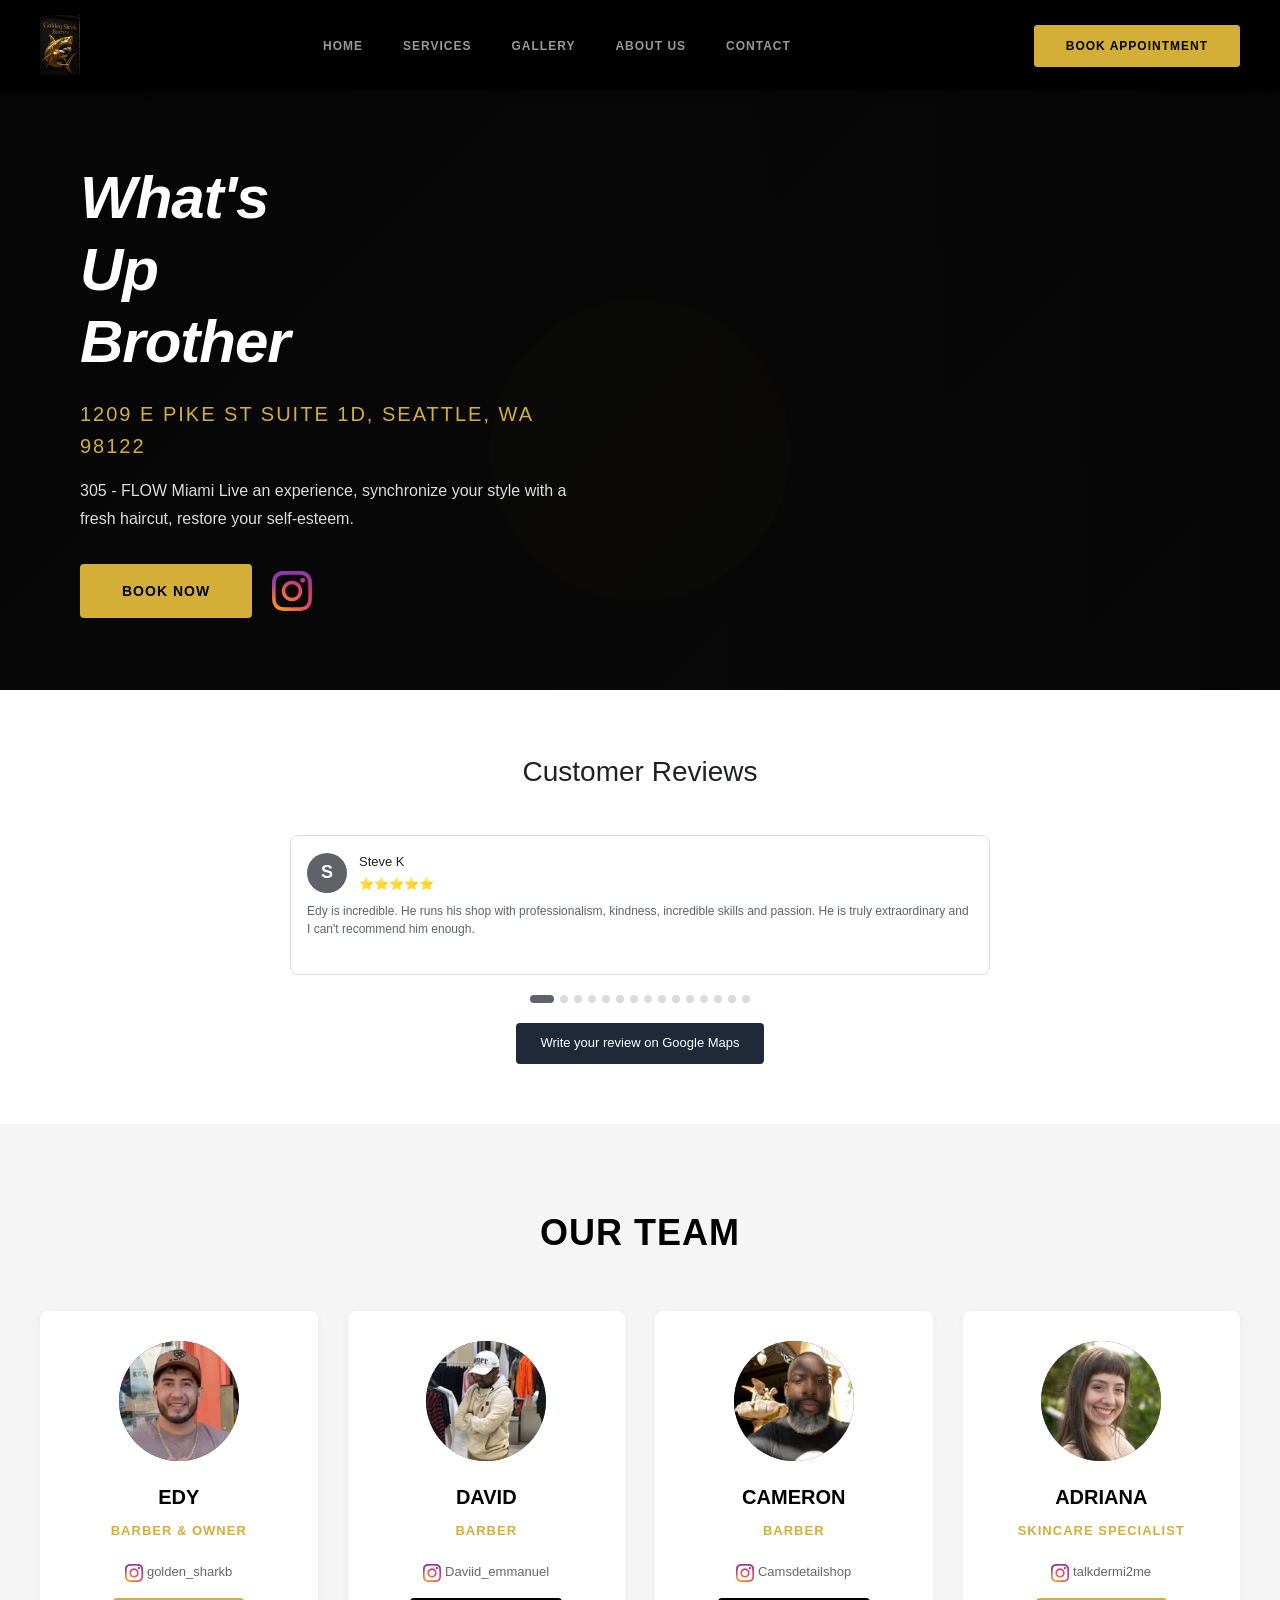
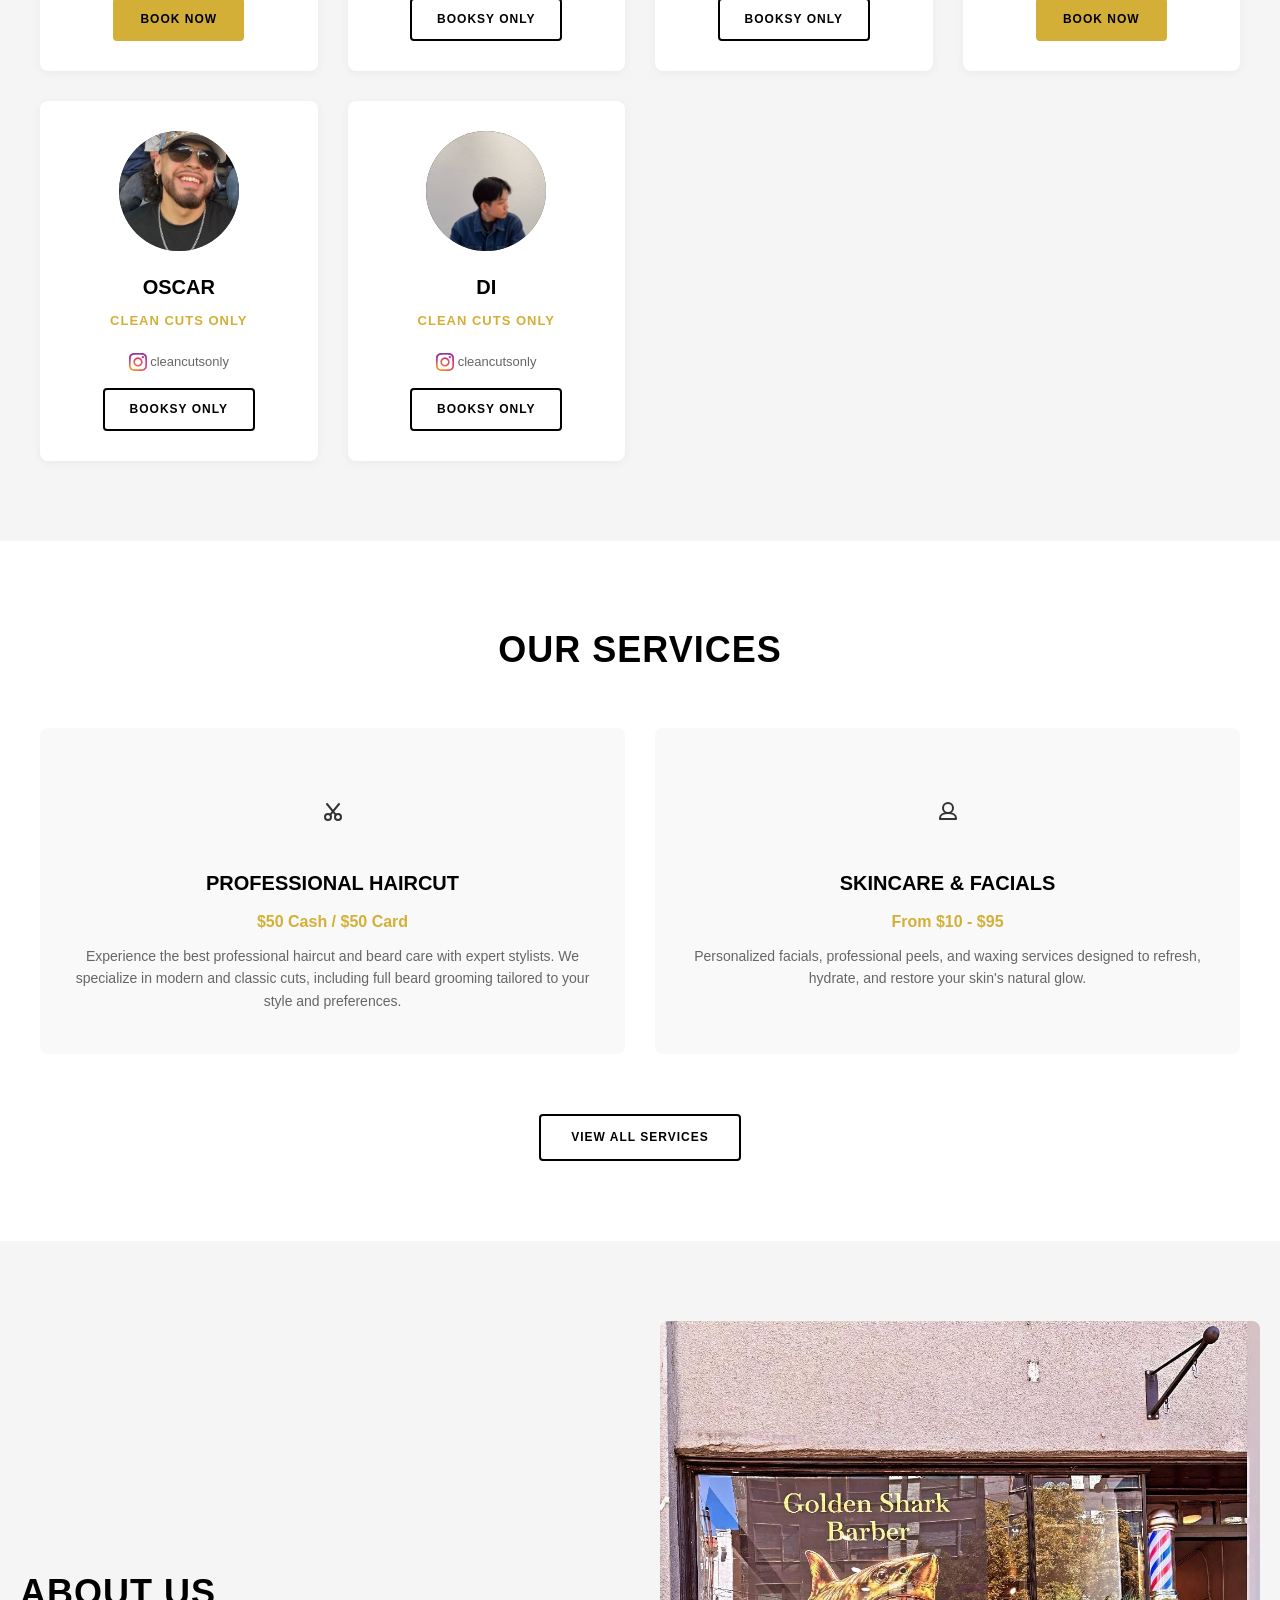
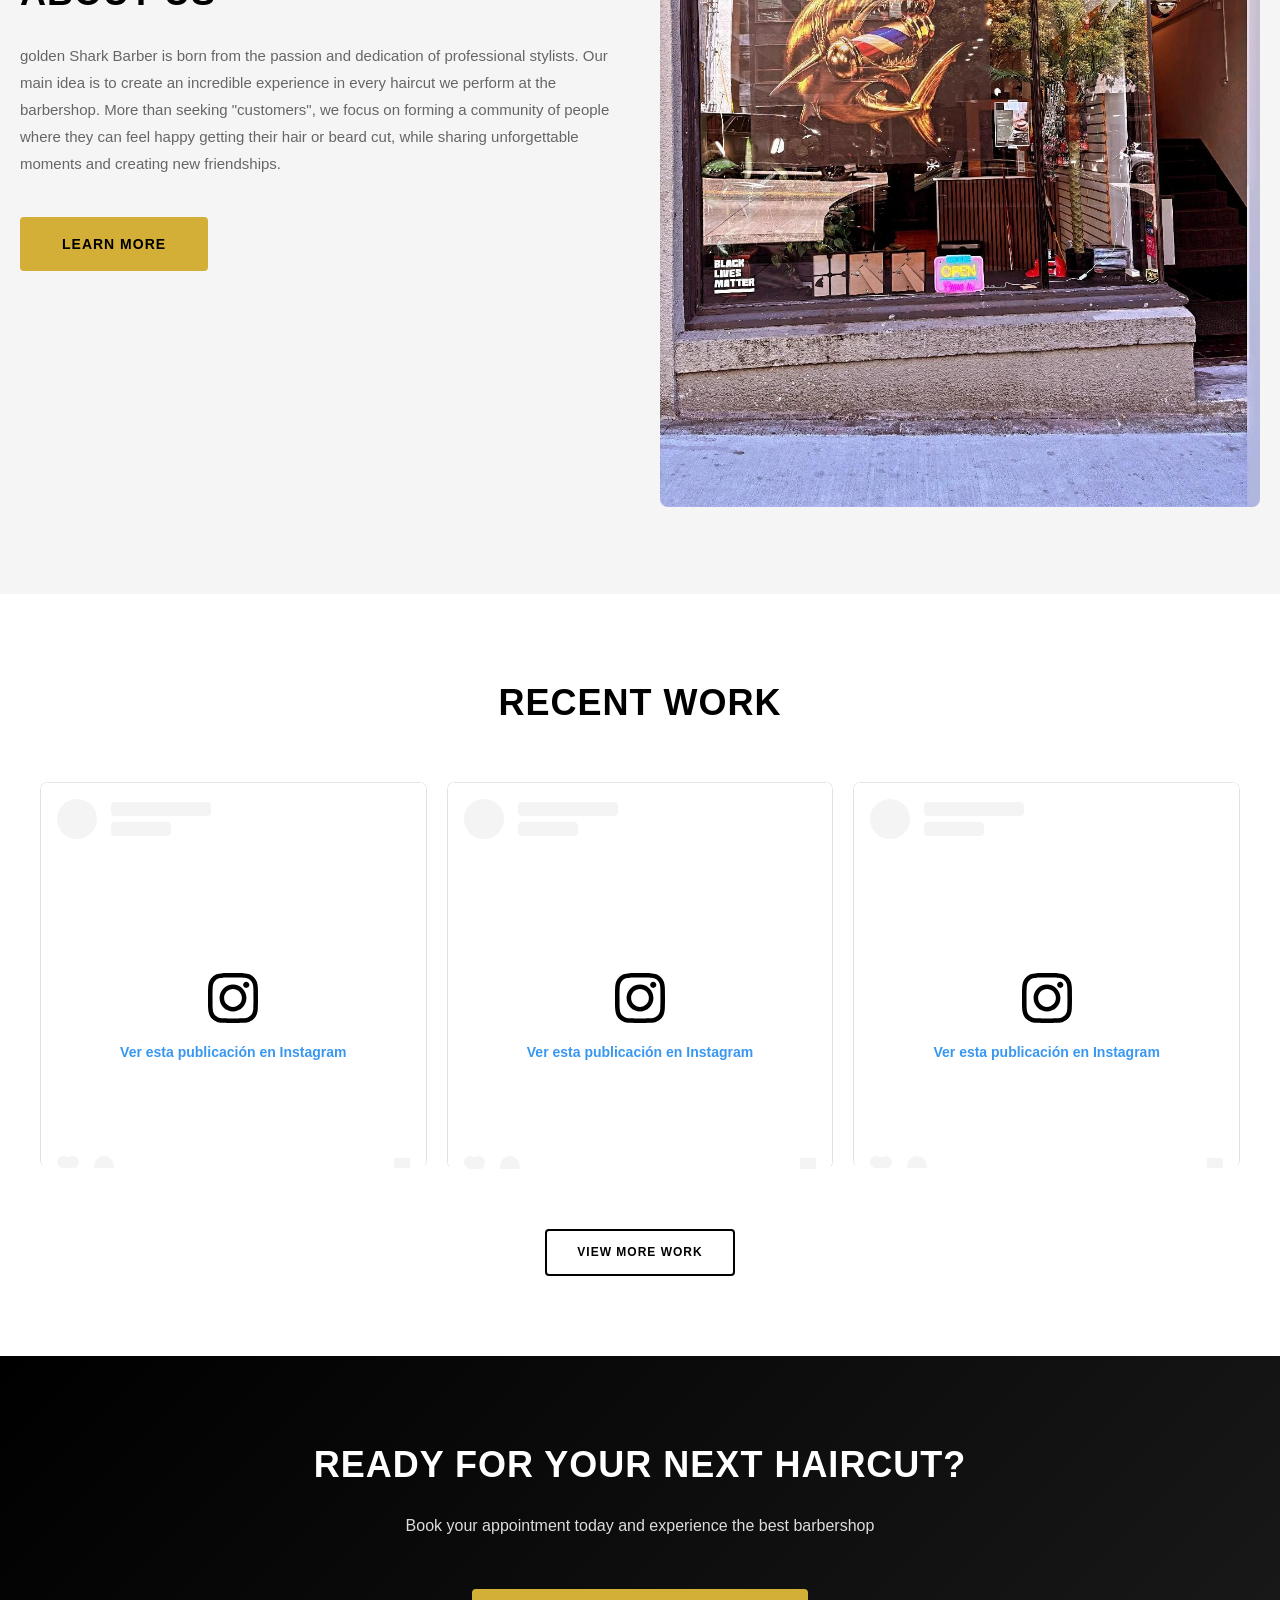
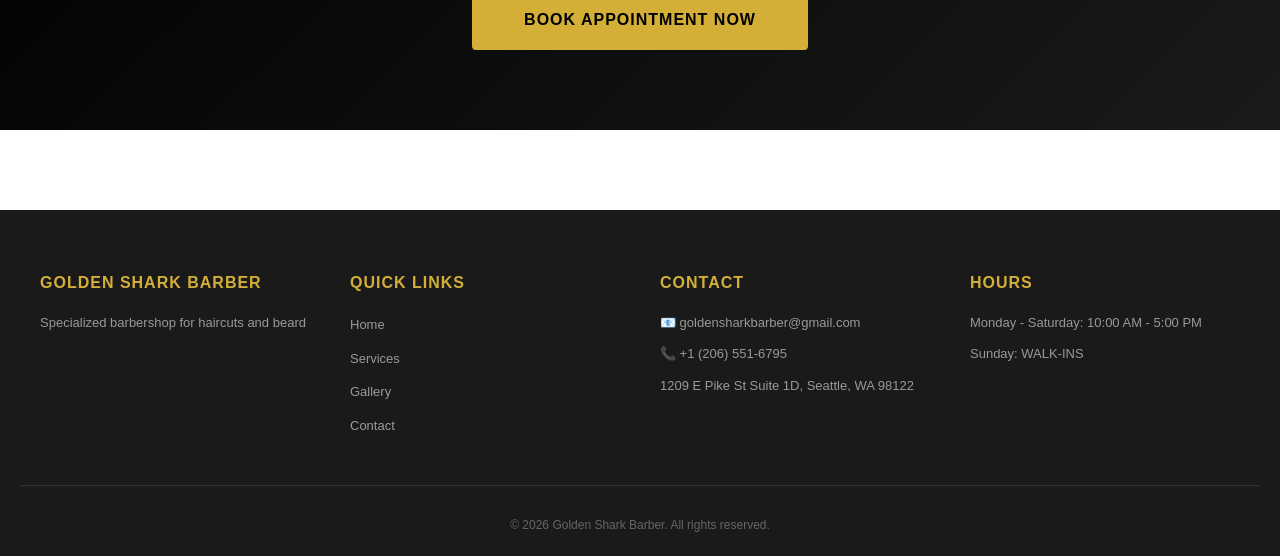
==== commit 62146ed3: "Add new professional and refresh deploy/versioning docs Adds a new team member card across index.htm" ====
--- a/backend/static/index.html
+++ b/backend/static/index.html
@@ -34,8 +34,8 @@
     <link rel="icon" type="image/x-icon" href="/favicon.ico">
     <link rel="apple-touch-icon" href="/favicon.ico">
     
-    <link rel="stylesheet" href="css/main.css?v=1788042600">
-    <link rel="stylesheet" href="css/index.css?v=1788042600">
+    <link rel="stylesheet" href="css/main.css?v=1793042331">
+    <link rel="stylesheet" href="css/index.css?v=1793042331">
     
     <!-- JSON-LD Schema Markup (Local Business) -->
     <script type="application/ld+json">
@@ -236,6 +236,20 @@
             <a href="https://booksy.com/en-us/dl/show-business/962327" target="_blank" class="btn-team btn-team-alt">Booksy Only</a>
         </div>
 
+        <!-- DI -->
+        <div class="team-card">
+            <div class="team-photo-placeholder">
+                <span></span>
+                <img src="images/di.jpeg" alt="" class="team-photo" style="width: 100%; height: 100%; object-fit: cover; border-radius: 50%;">
+            </div>
+            <h3>Di </h3>
+            <p class="team-role">Clean Cuts Only</p>
+            <a href="https://www.instagram.com/" target="_blank" class="team-instagram">
+                <img src="images/ig.svg" alt="Instagram" style="width: 18px; height: 18px; vertical-align: middle;"> cleancutsonly
+            </a>
+            <a href="http://di08.booksy.com/k/" target="_blank" class="btn-team btn-team-alt">Booksy Only</a>
+        </div>
+
 
 
     </div>
@@ -469,7 +483,7 @@
         </div>
     </footer>
 
-    <script src="js/navbar.js?v=1788042600"></script>
+    <script src="js/navbar.js?v=1793042331"></script>
     
 </body>
 </html>
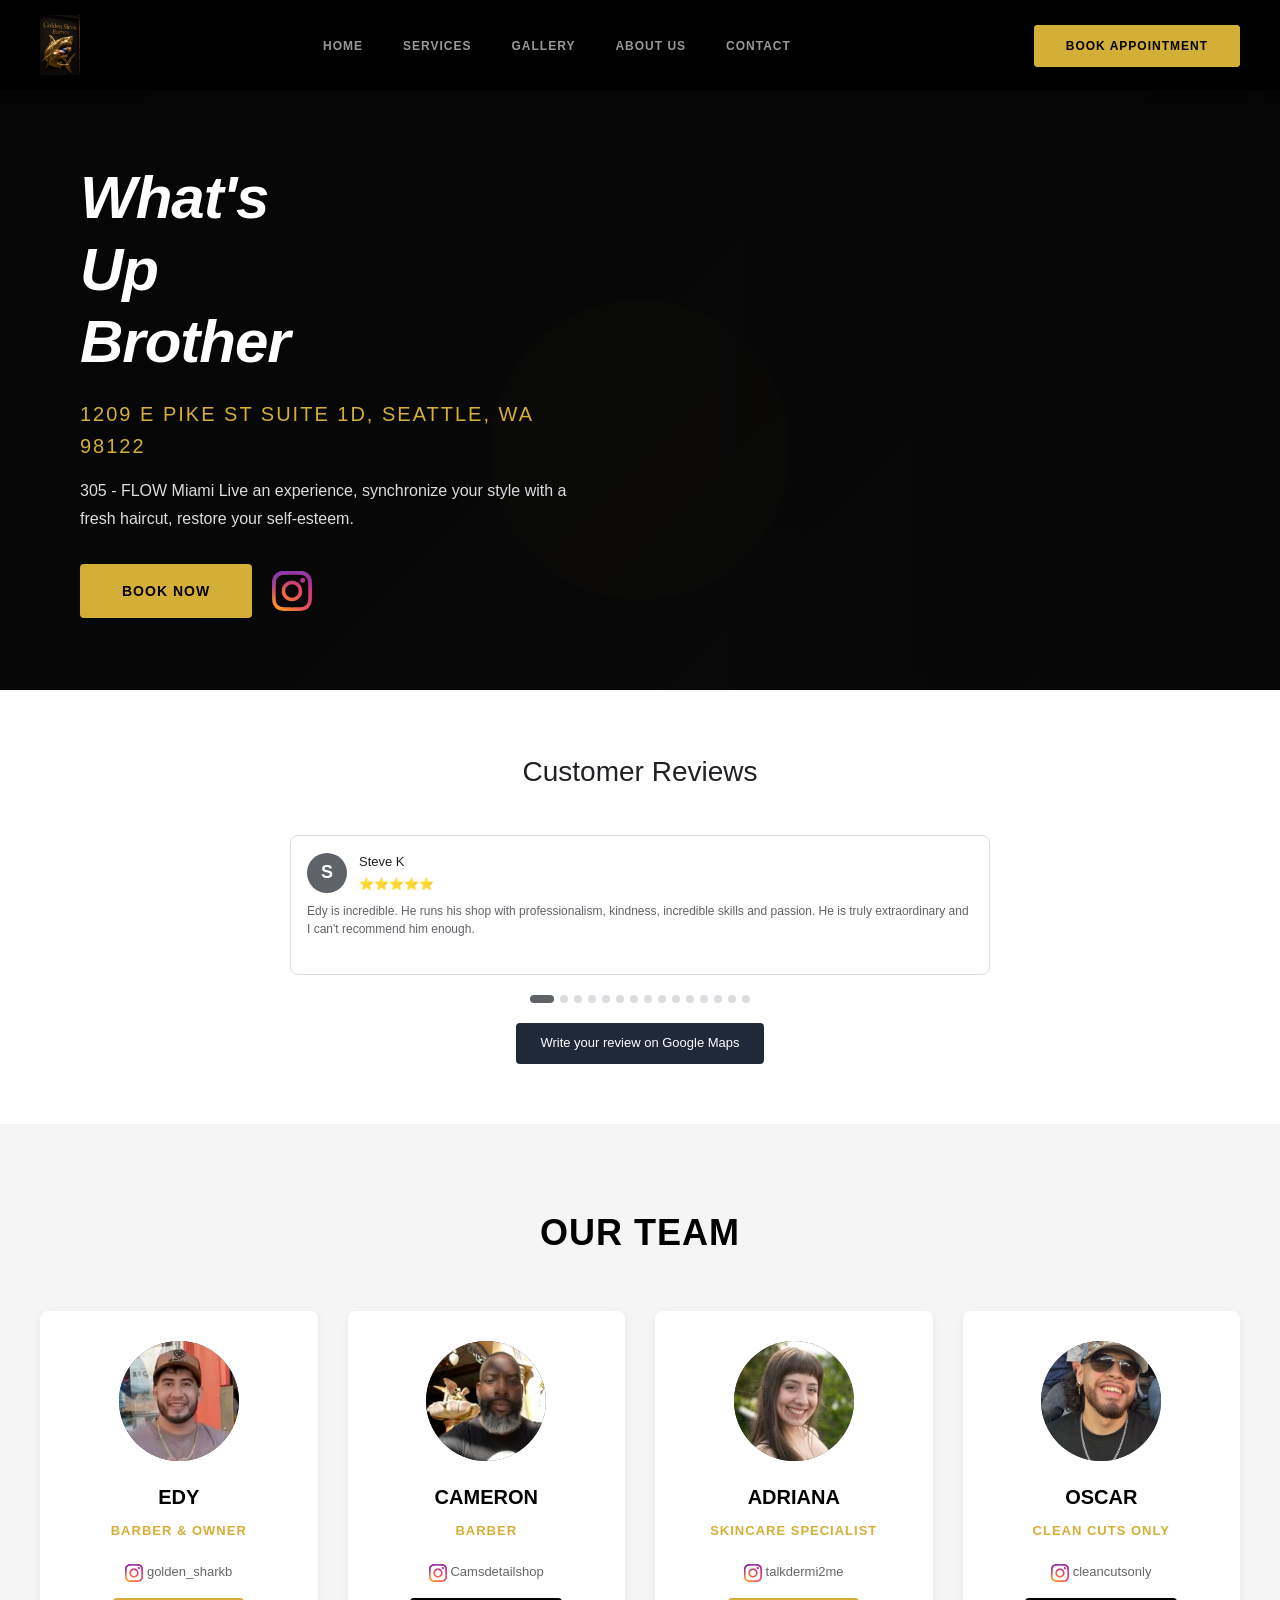
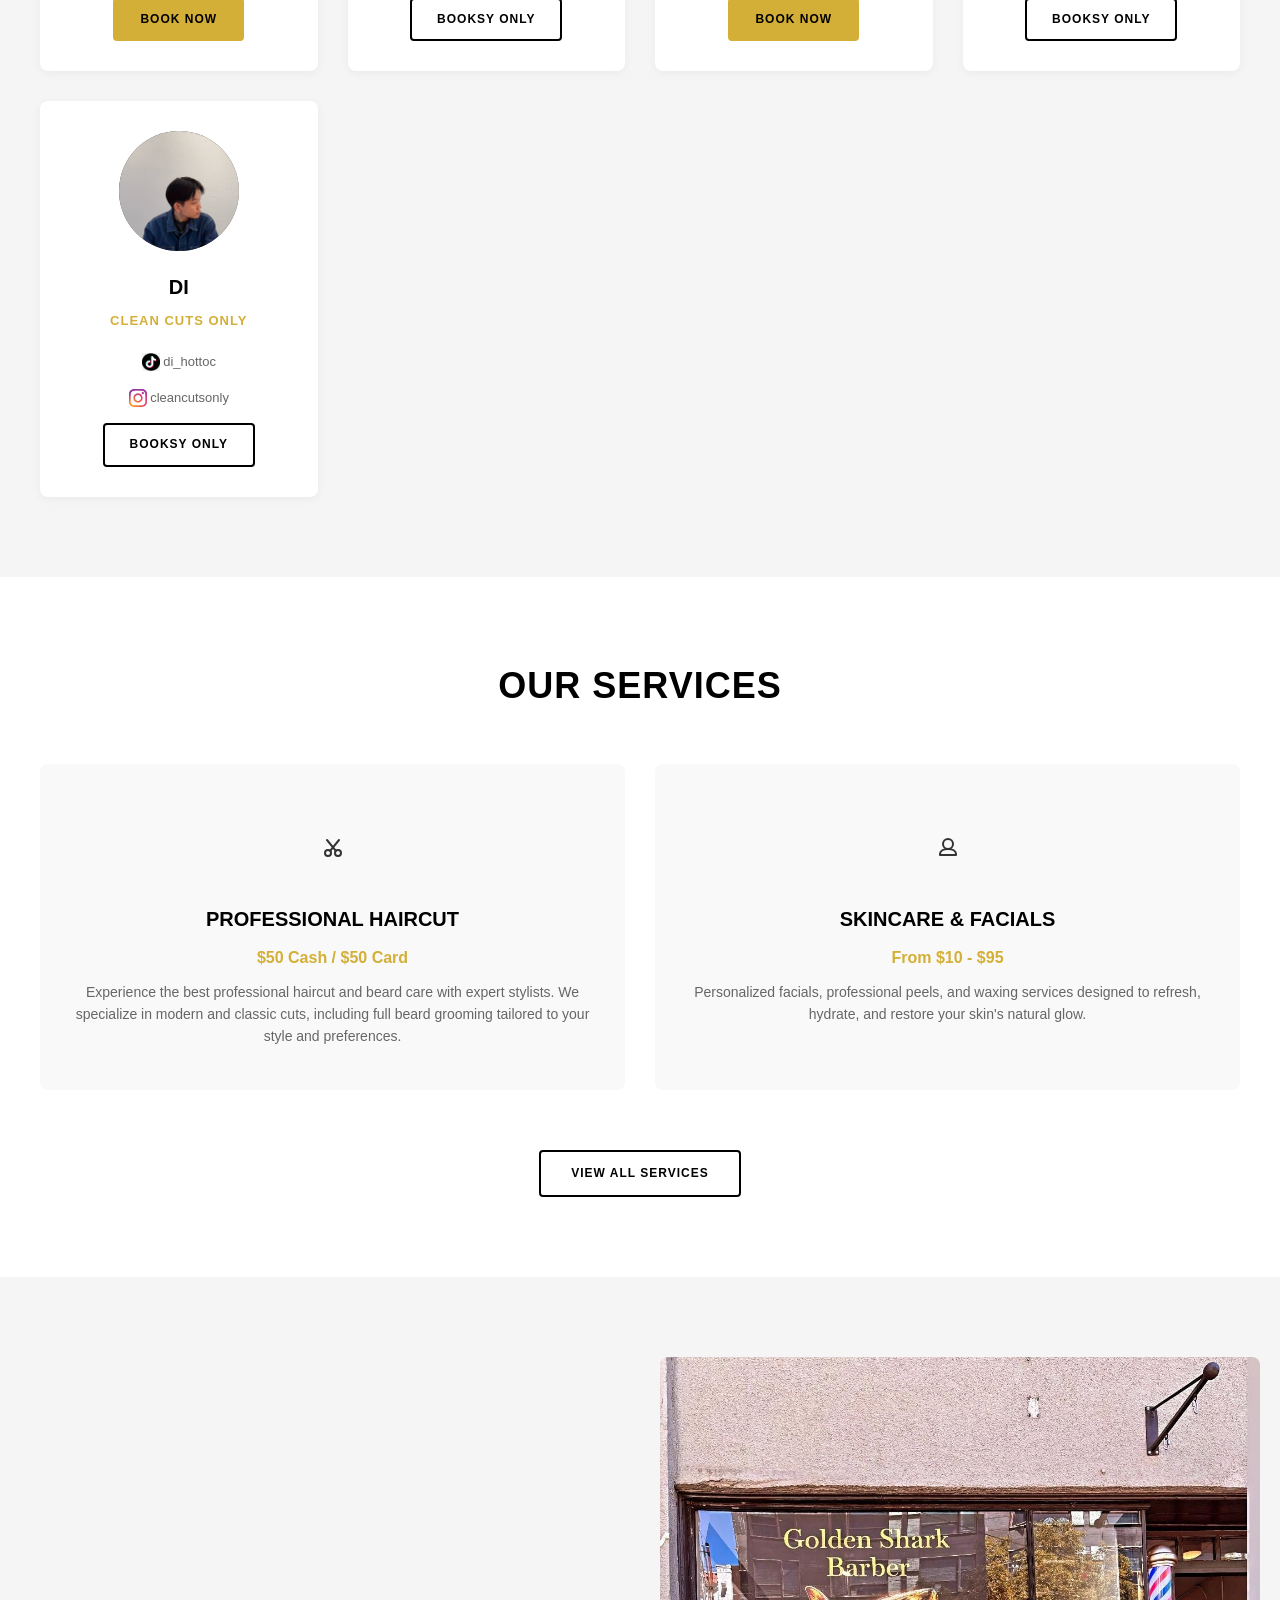
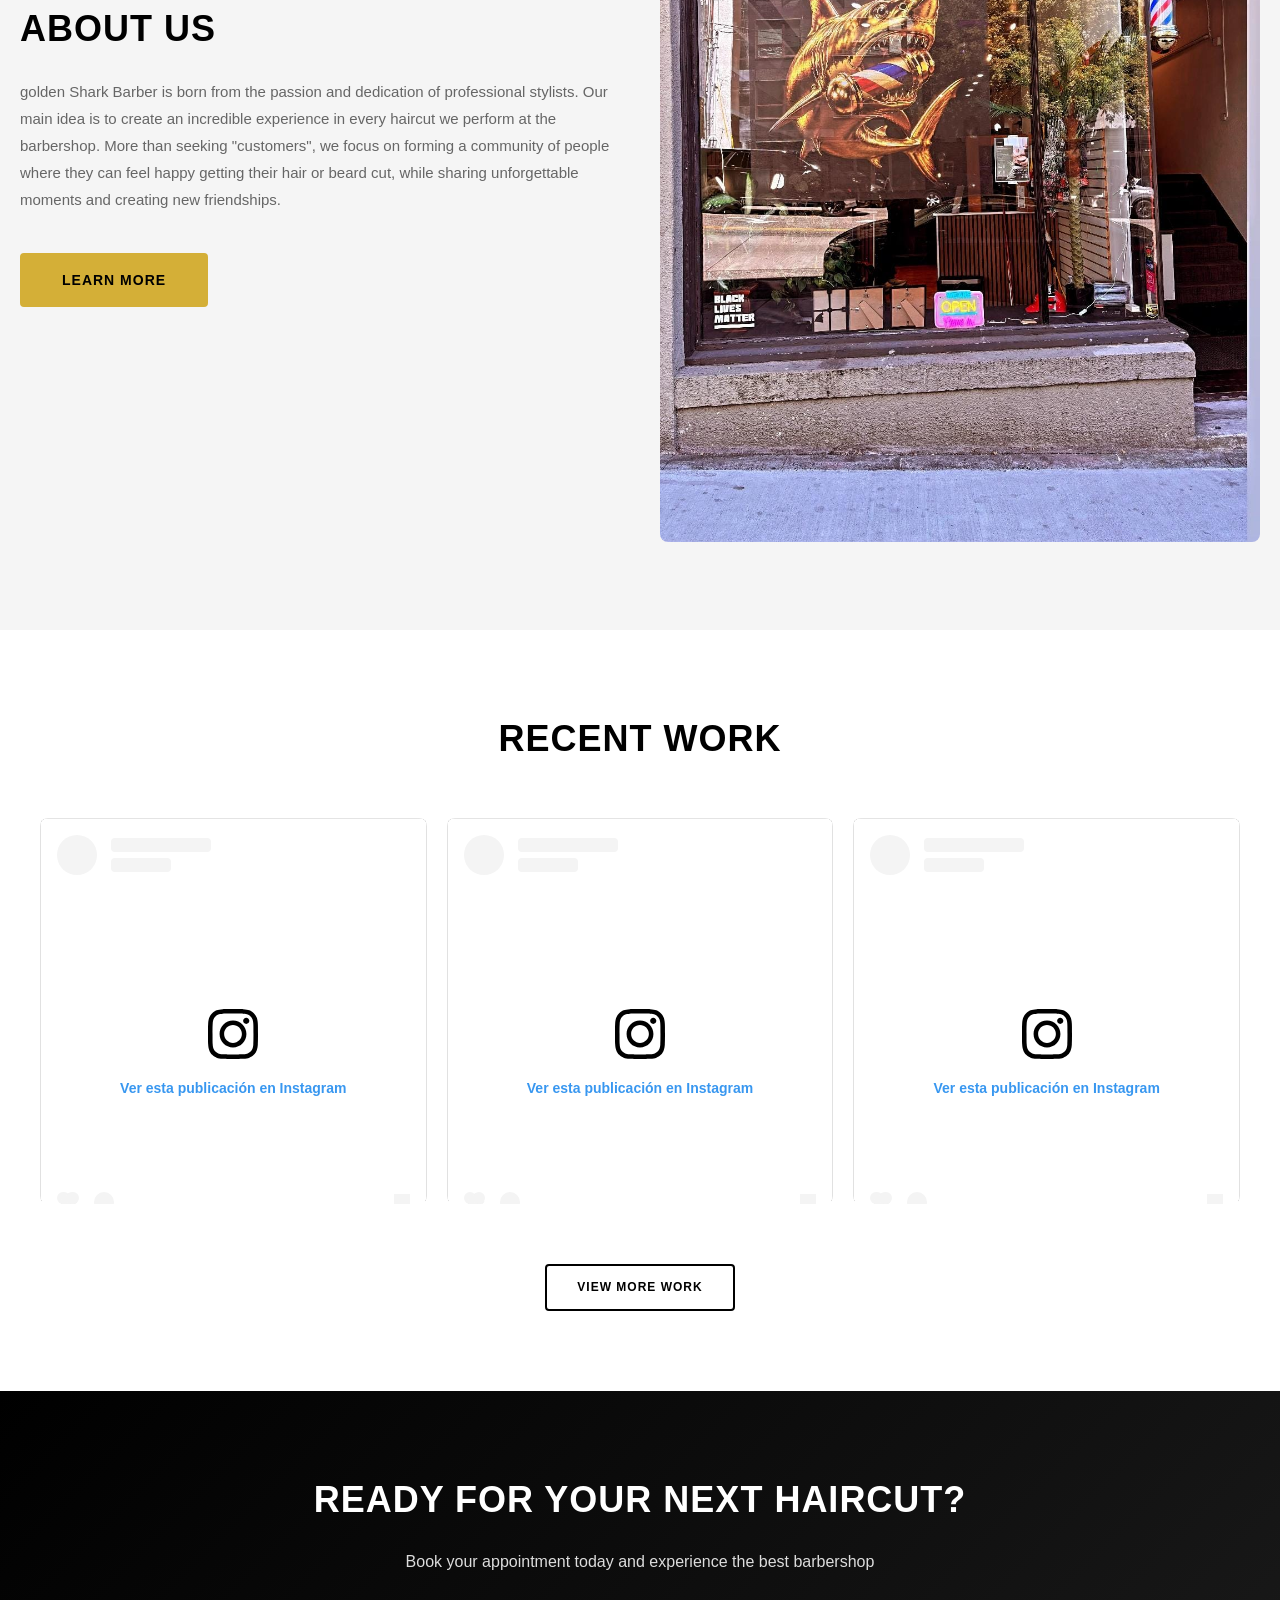
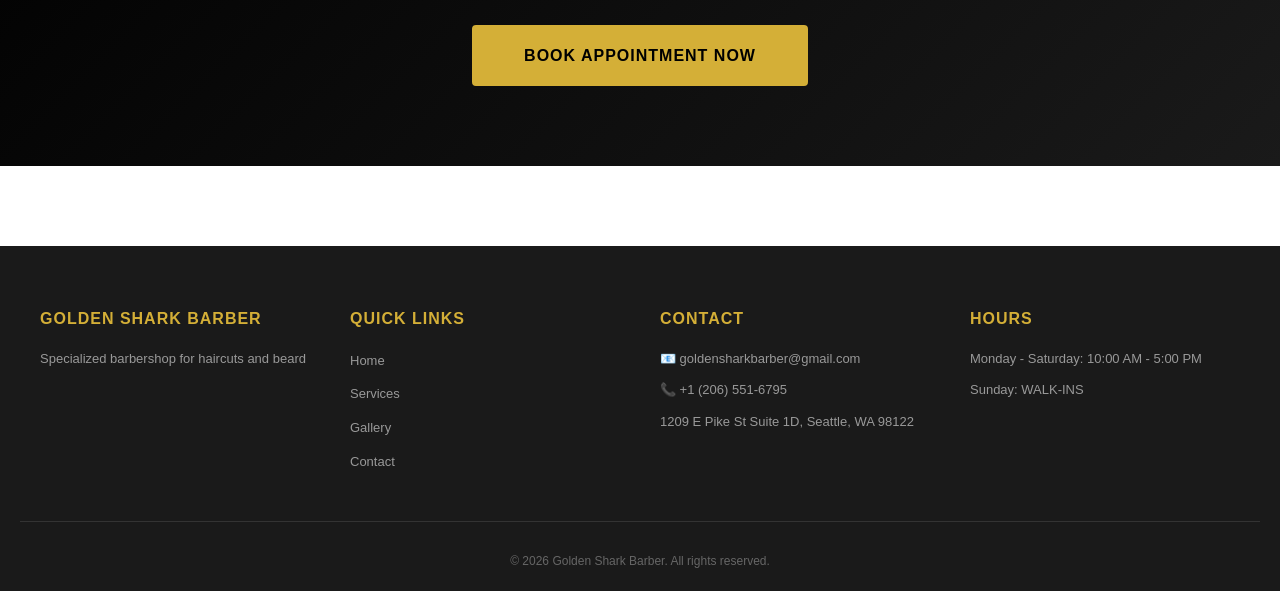
==== commit fce4f8bd: "Remove David, add Di's socials, bump cache versioning David no longer works at the barbershop, so hi" ====
--- a/backend/static/index.html
+++ b/backend/static/index.html
@@ -34,8 +34,8 @@
     <link rel="icon" type="image/x-icon" href="/favicon.ico">
     <link rel="apple-touch-icon" href="/favicon.ico">
     
-    <link rel="stylesheet" href="css/main.css?v=1793042331">
-    <link rel="stylesheet" href="css/index.css?v=1793042331">
+    <link rel="stylesheet" href="css/main.css?v=1794343379">
+    <link rel="stylesheet" href="css/index.css?v=1794343379">
     
     <!-- JSON-LD Schema Markup (Local Business) -->
     <script type="application/ld+json">
@@ -177,20 +177,6 @@
             <a href="reserva.html" class="btn-team">Book Now</a>
         </div>
 
-        <!-- DAVID -->
-        <div class="team-card">
-            <div class="team-photo-placeholder">
-                <span></span>
-                <img src="images/david.jpg" alt="" class="team-photo" style="width: 100%; height: 100%; object-fit: cover; border-radius: 50%;">
-            </div>
-            <h3>David</h3>
-            <p class="team-role">Barber</p>
-            <a href="https://www.instagram.com/daviid_emmanuel/" target="_blank" class="team-instagram">
-                <img src="images/ig.svg" alt="Instagram" style="width: 18px; height: 18px; vertical-align: middle;"> Daviid_emmanuel
-            </a>
-            <a href="http://seattlesfinest.booksy.com/i/" target="_blank" class="btn-team btn-team-alt">Booksy Only</a>
-        </div>
-
         <!-- CAMERON -->
         <div class="team-card">
             <div class="team-photo-placeholder">
@@ -244,7 +230,11 @@
             </div>
             <h3>Di </h3>
             <p class="team-role">Clean Cuts Only</p>
-            <a href="https://www.instagram.com/" target="_blank" class="team-instagram">
+
+            <a href="https://www.tiktok.com/@di_hottoc?_r=1&_t=ZP-9AyVxEWolQd" target="_blank" class="team-instagram">
+                <img src="images/tiktok.jpg" alt="TikTok" style="width: 18px; height: 18px; vertical-align: middle;"> di_hottoc
+            </a>
+            <a href="https://www.instagram.com/dimai_sgn?vrfl=MW40NnpoOHlndDI4dA%3D%3D&utm_source=qr" target="_blank" class="team-instagram">
                 <img src="images/ig.svg" alt="Instagram" style="width: 18px; height: 18px; vertical-align: middle;"> cleancutsonly
             </a>
             <a href="http://di08.booksy.com/k/" target="_blank" class="btn-team btn-team-alt">Booksy Only</a>
@@ -483,7 +473,7 @@
         </div>
     </footer>
 
-    <script src="js/navbar.js?v=1793042331"></script>
+    <script src="js/navbar.js?v=1794343379"></script>
     
 </body>
 </html>
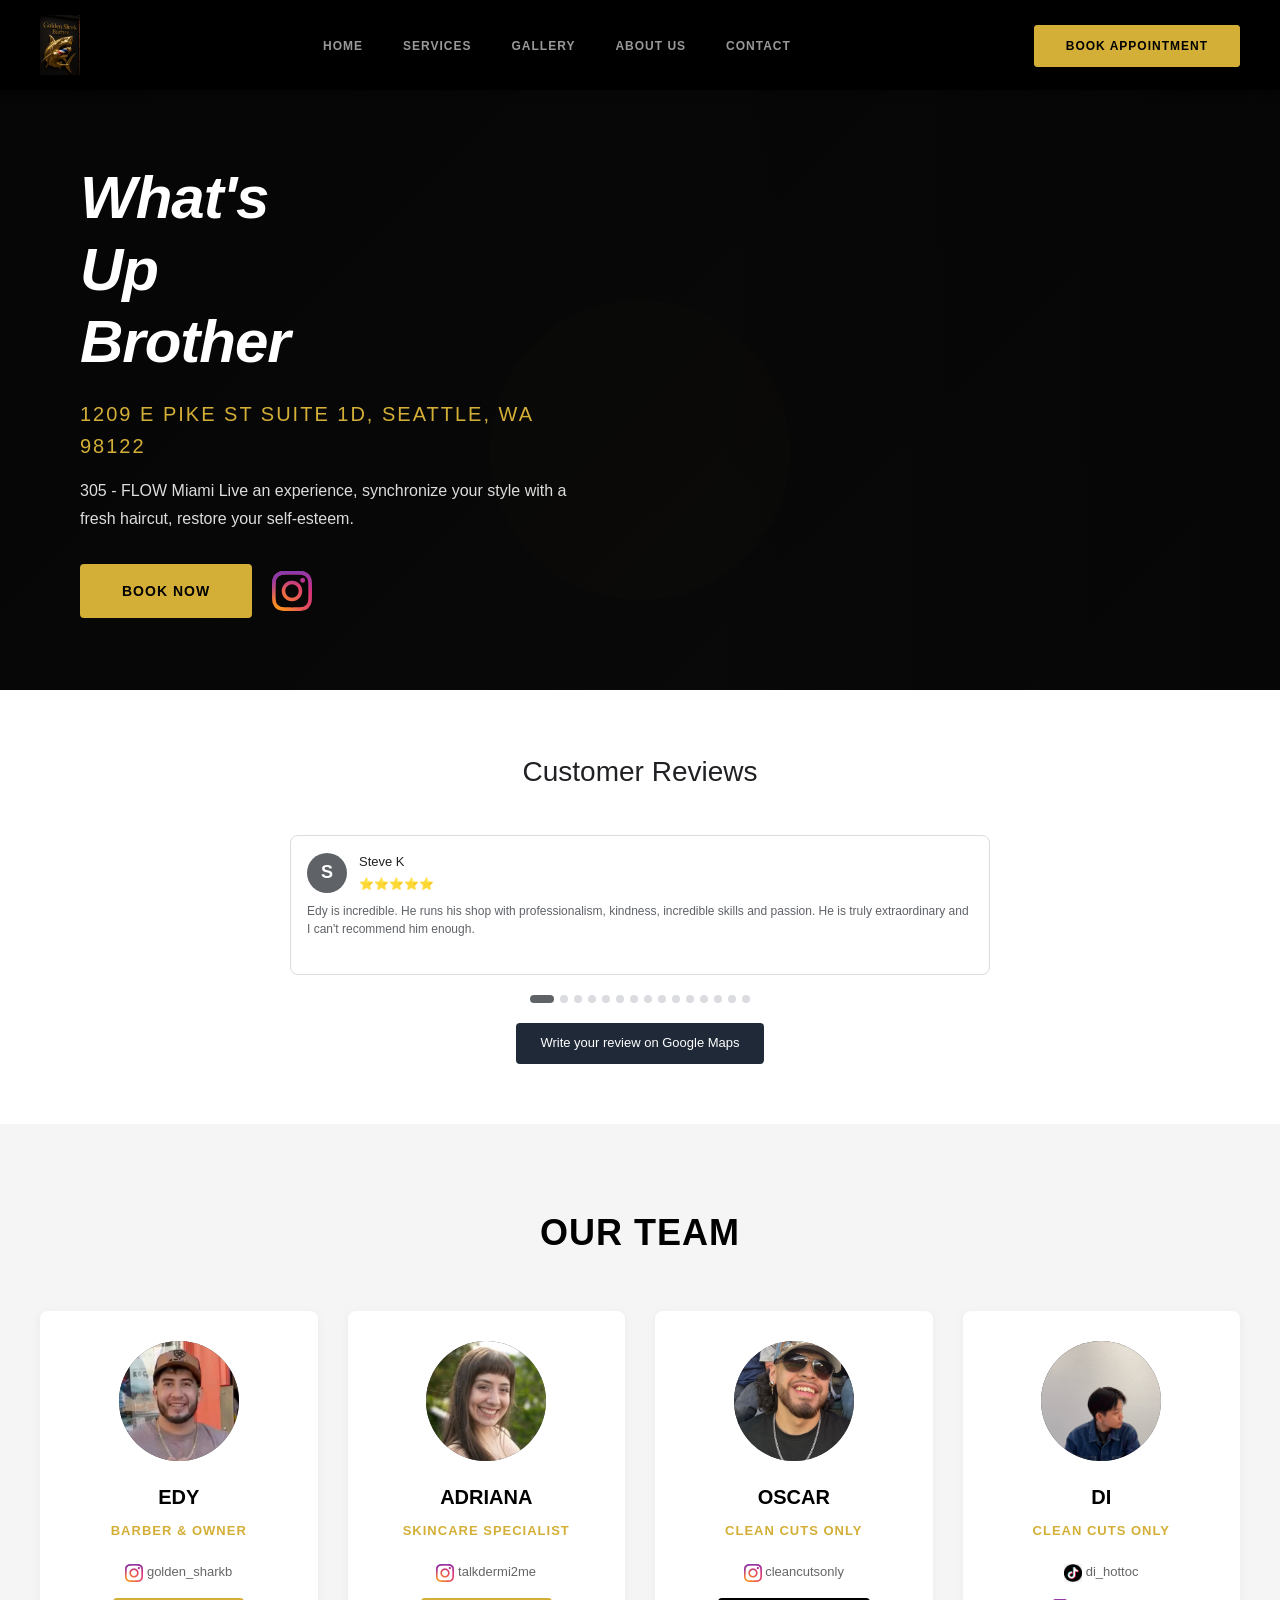
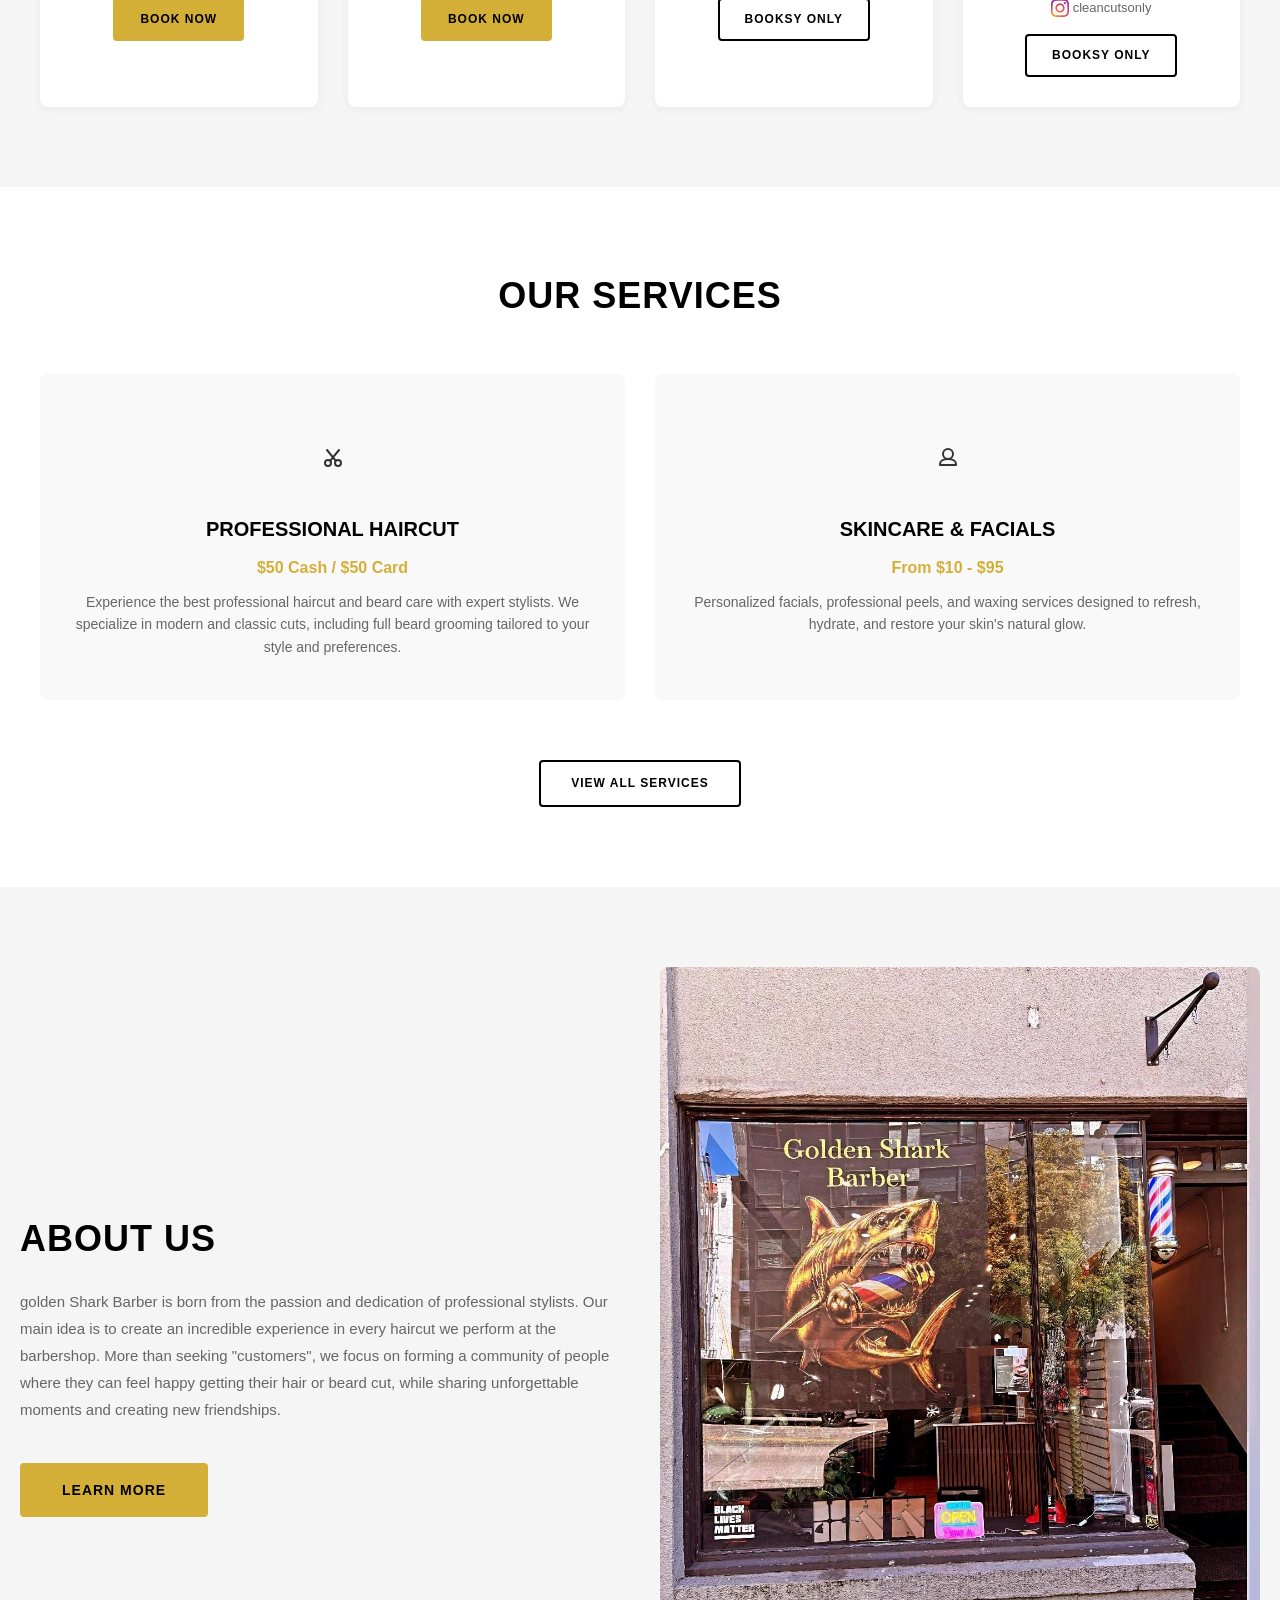
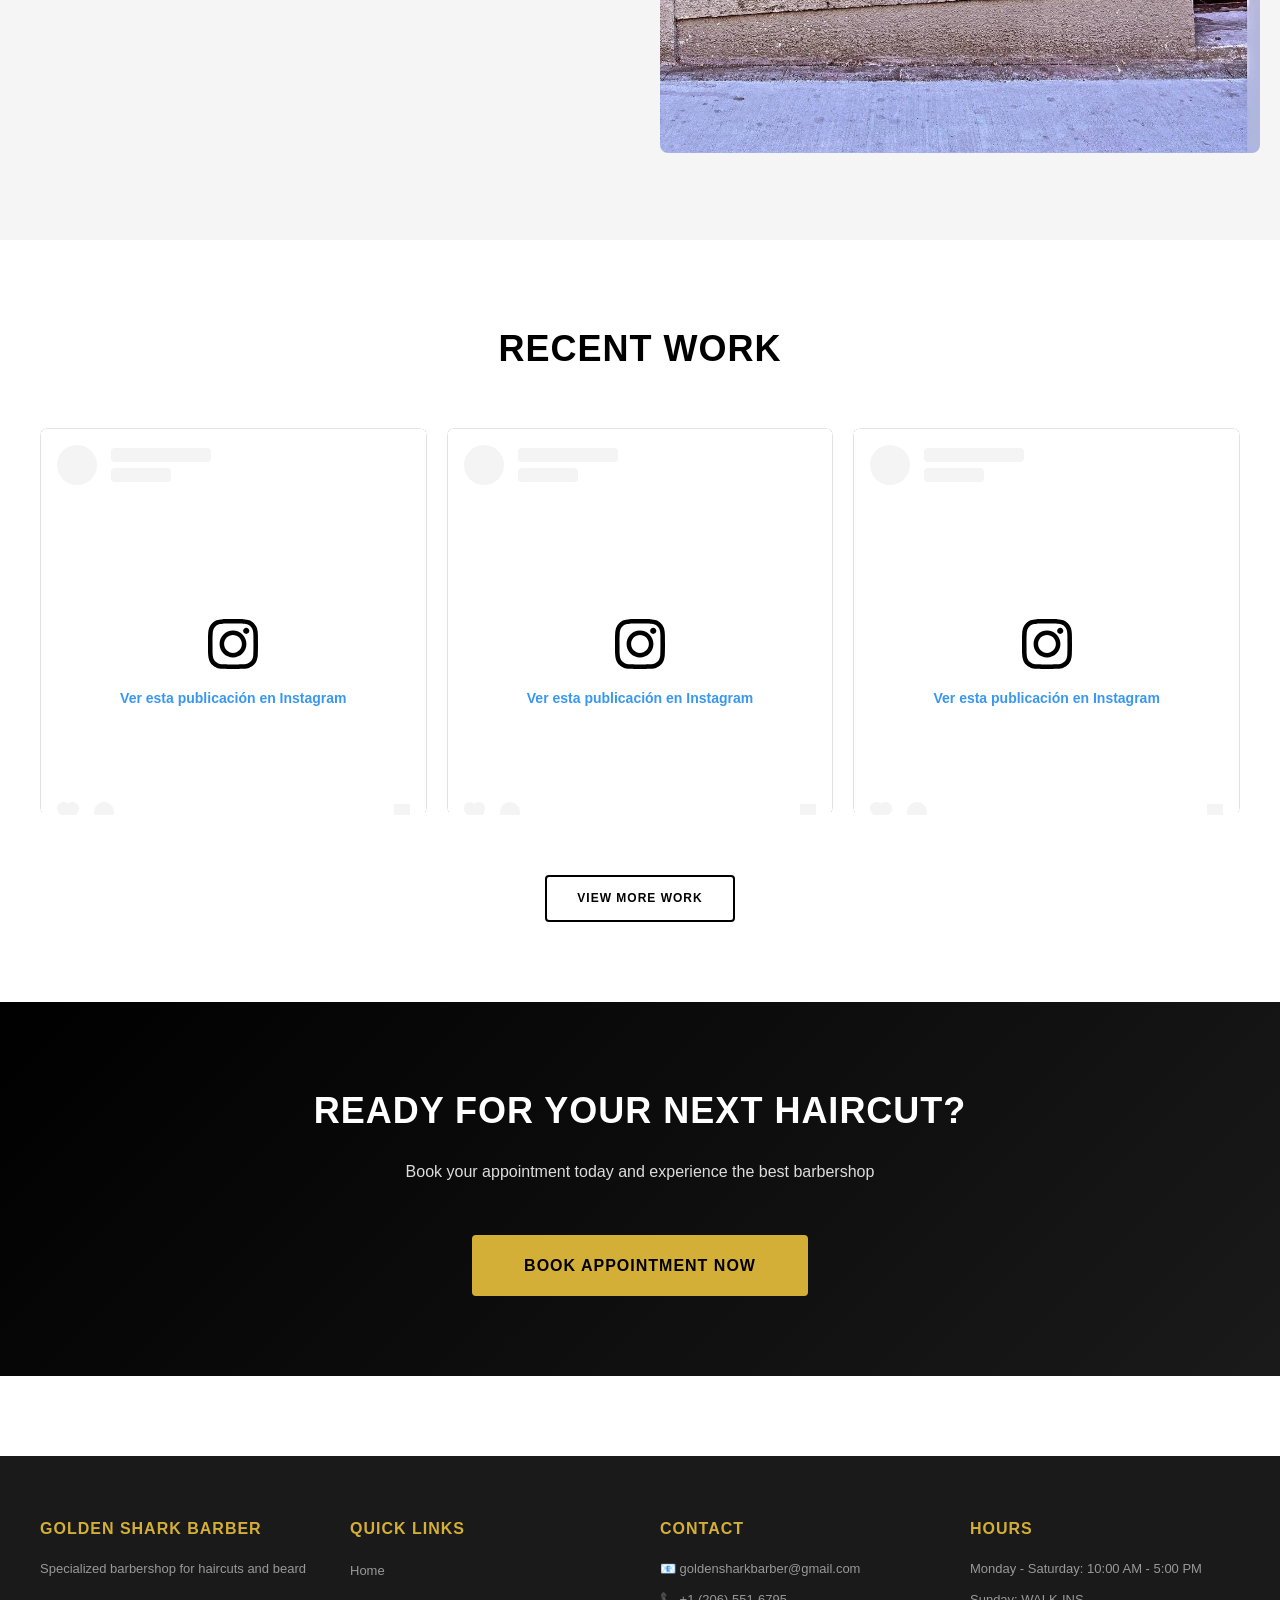
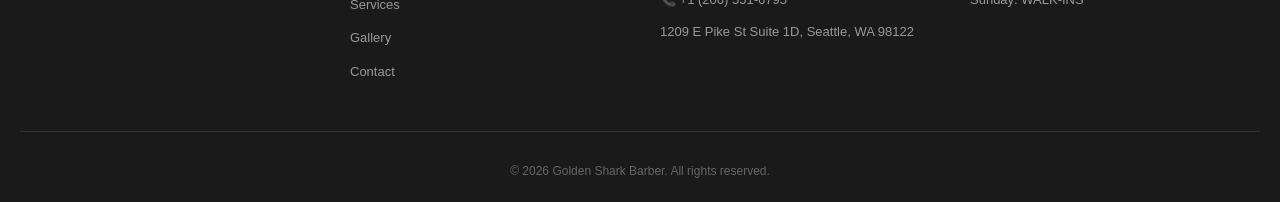
==== commit 942f8b0b: "Remove Cameron from team, bump cache versioning Cameron no longer works at the barbershop, so his ca" ====
--- a/backend/static/index.html
+++ b/backend/static/index.html
@@ -34,8 +34,8 @@
     <link rel="icon" type="image/x-icon" href="/favicon.ico">
     <link rel="apple-touch-icon" href="/favicon.ico">
     
-    <link rel="stylesheet" href="css/main.css?v=1794343379">
-    <link rel="stylesheet" href="css/index.css?v=1794343379">
+    <link rel="stylesheet" href="css/main.css?v=1794350014">
+    <link rel="stylesheet" href="css/index.css?v=1794350014">
     
     <!-- JSON-LD Schema Markup (Local Business) -->
     <script type="application/ld+json">
@@ -177,20 +177,7 @@
             <a href="reserva.html" class="btn-team">Book Now</a>
         </div>
 
-        <!-- CAMERON -->
-        <div class="team-card">
-            <div class="team-photo-placeholder">
-                <span></span>
-                <img src="images/cameron.jpg" alt="" class="team-photo" style="width: 100%; height: 100%; object-fit: cover; border-radius: 50%;">
-
-            </div>
-            <h3>Cameron</h3>
-            <p class="team-role">Barber</p>
-            <a href="https://www.instagram.com/camsdetailshop/" target="_blank" class="team-instagram">
-                <img src="images/ig.svg" alt="Instagram" style="width: 18px; height: 18px; vertical-align: middle;"> Camsdetailshop
-            </a>
-            <a href="http://camsdetailshop.booksy.com/a/" target="_blank" class="btn-team btn-team-alt">Booksy Only</a>
-        </div>
+
 
         <!-- ANDREA -->
         <div class="team-card">
@@ -473,7 +460,7 @@
         </div>
     </footer>
 
-    <script src="js/navbar.js?v=1794343379"></script>
+    <script src="js/navbar.js?v=1794350014"></script>
     
 </body>
 </html>
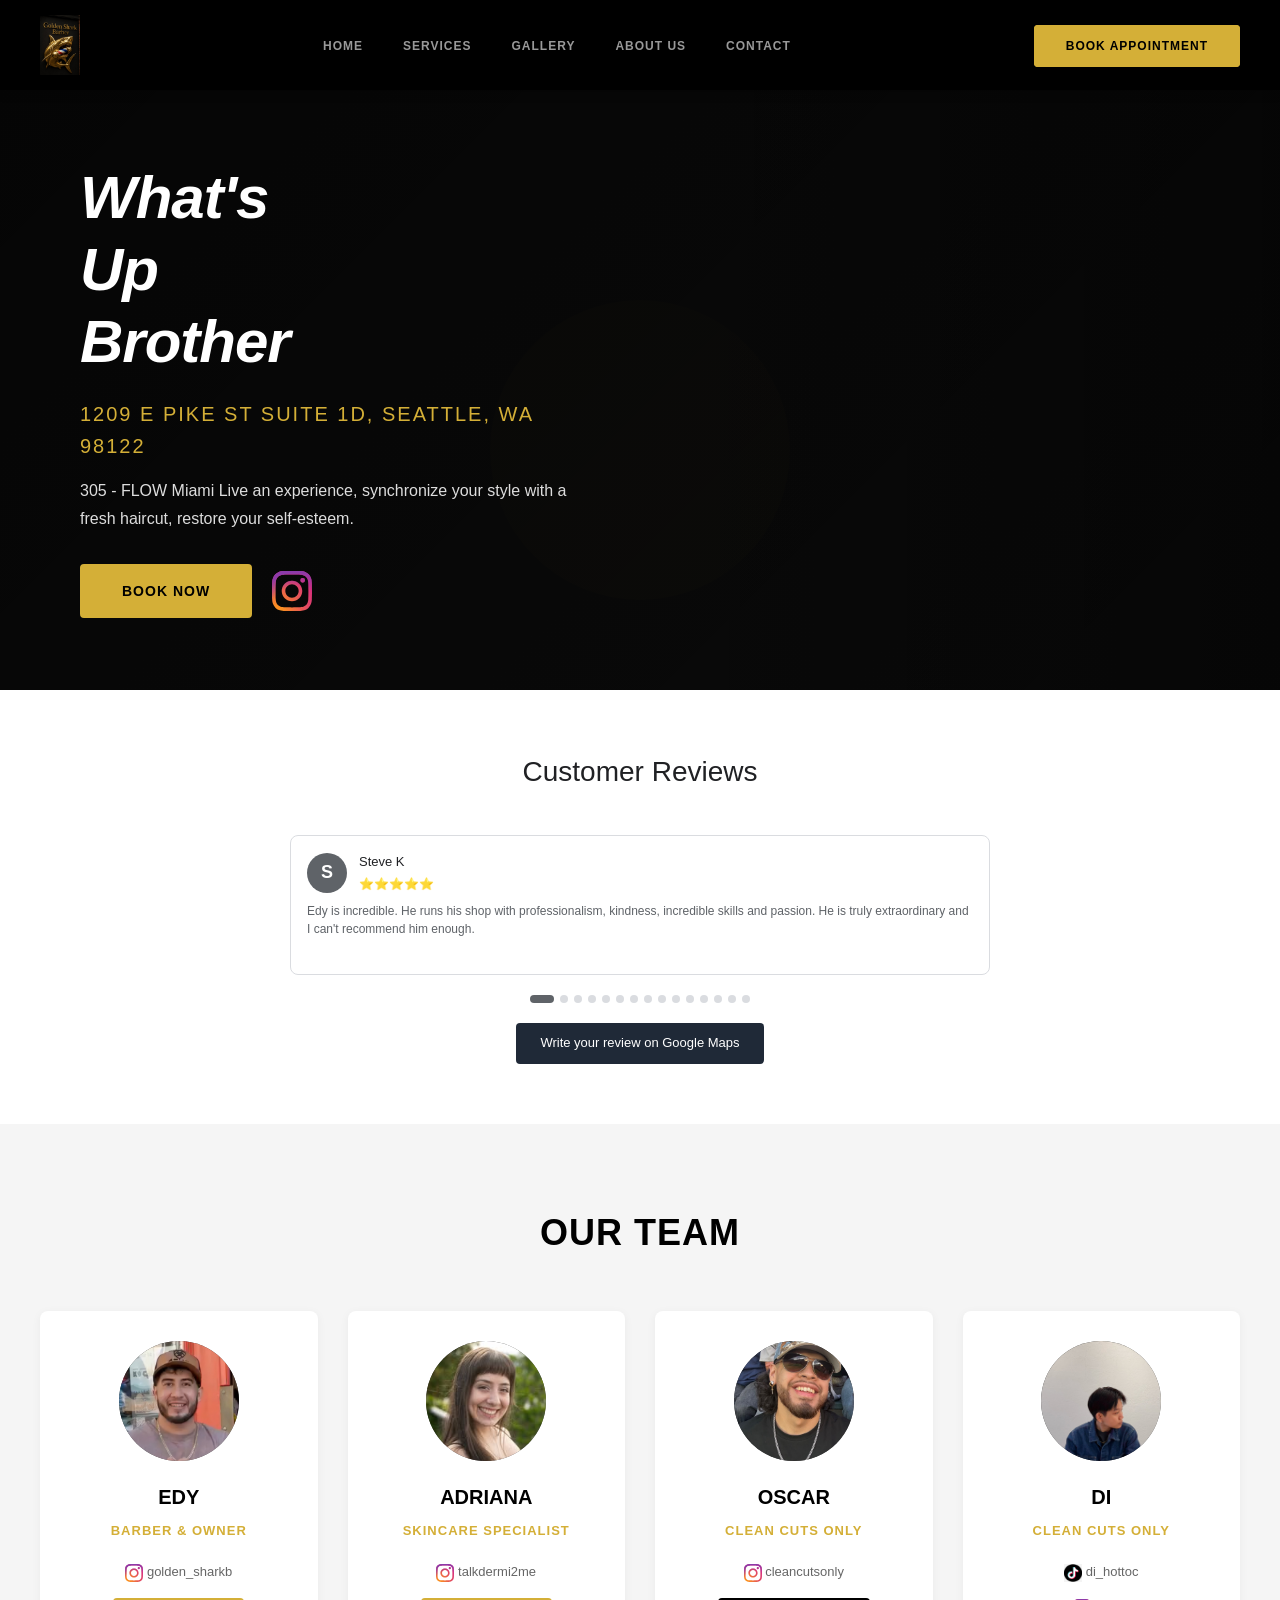
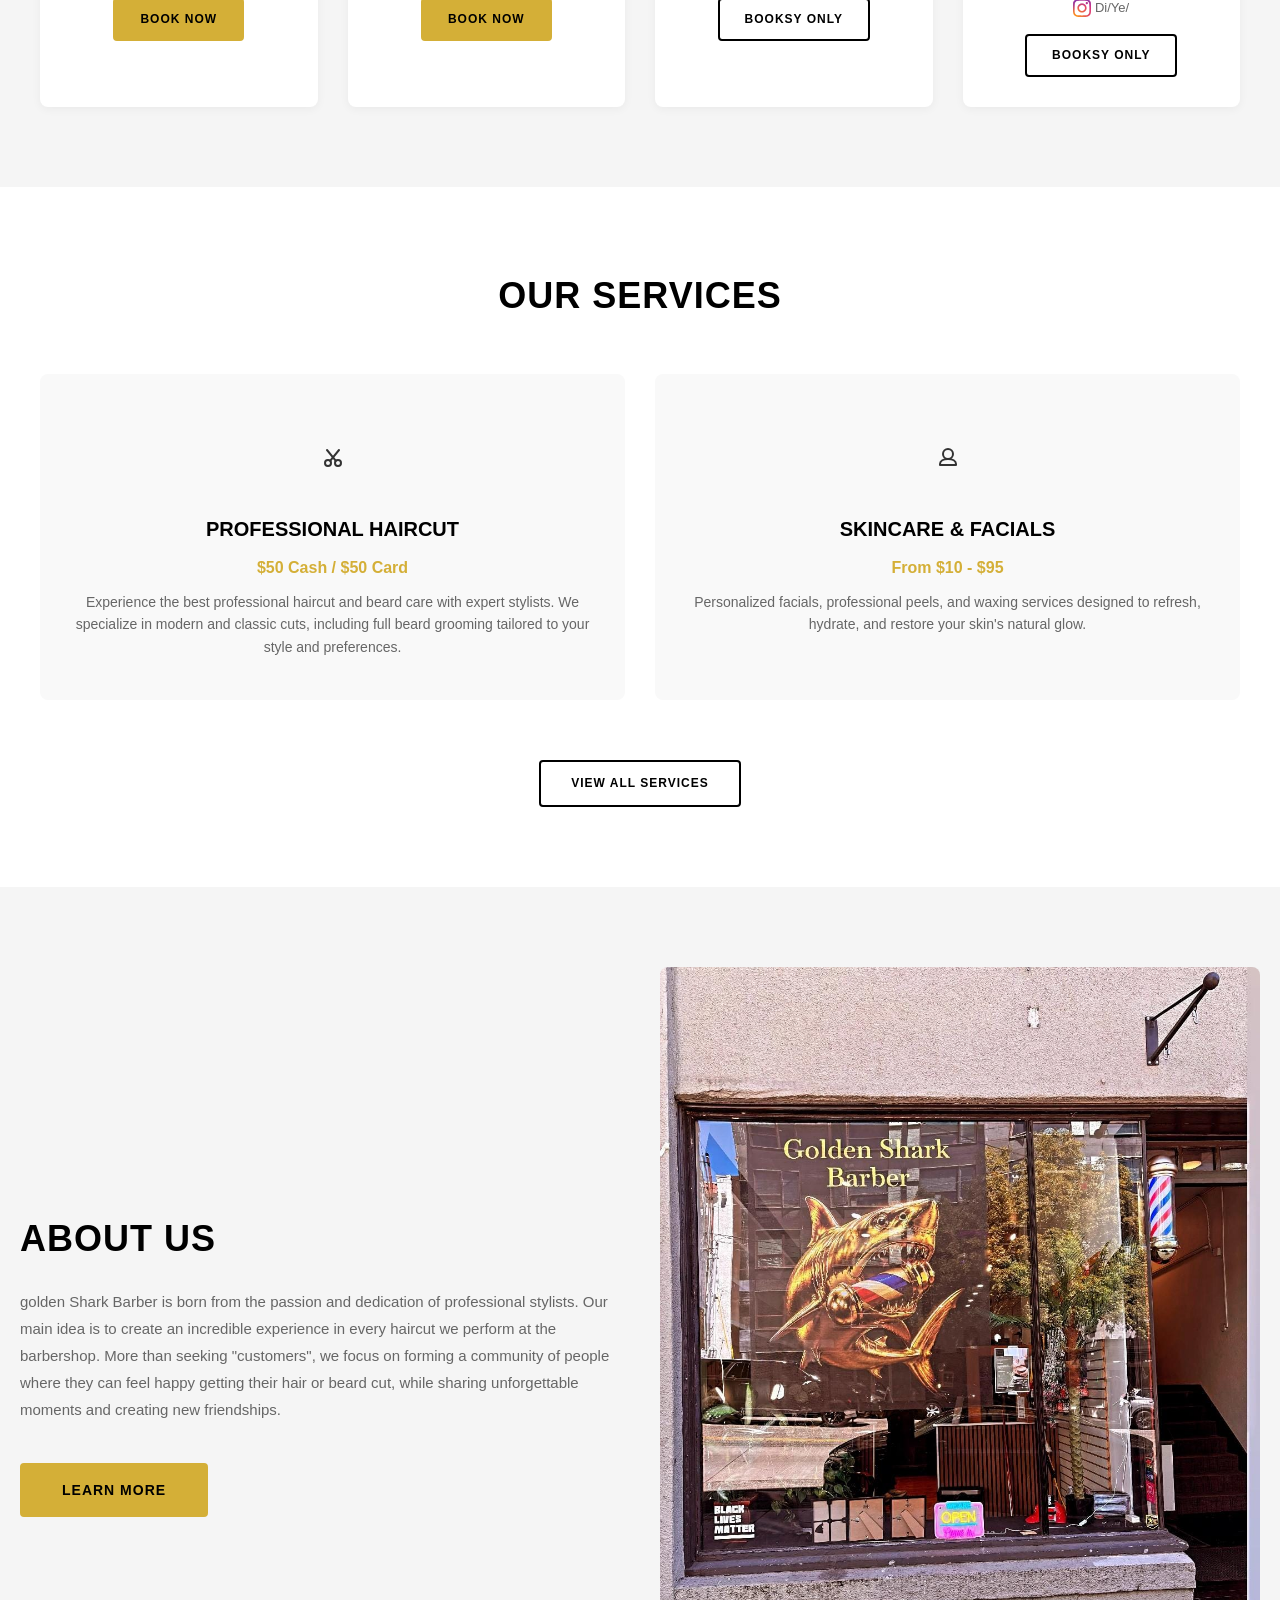
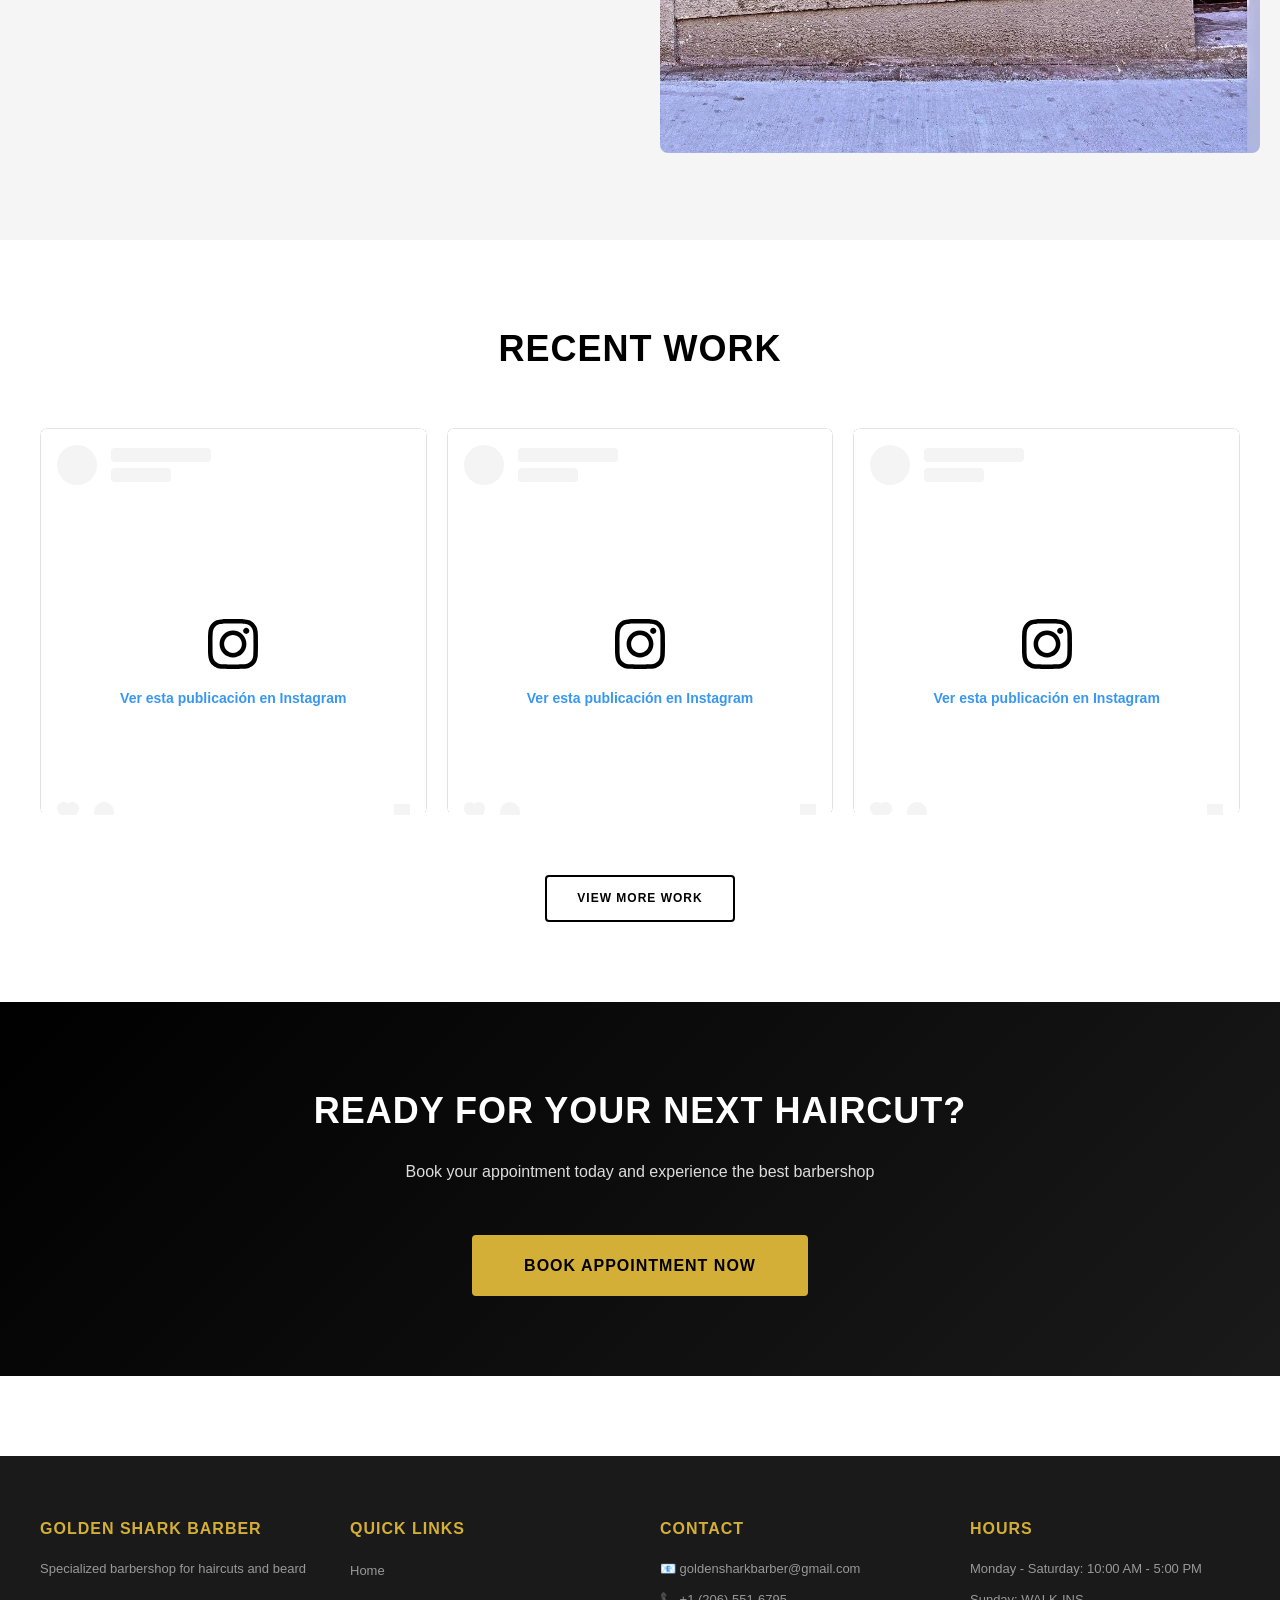
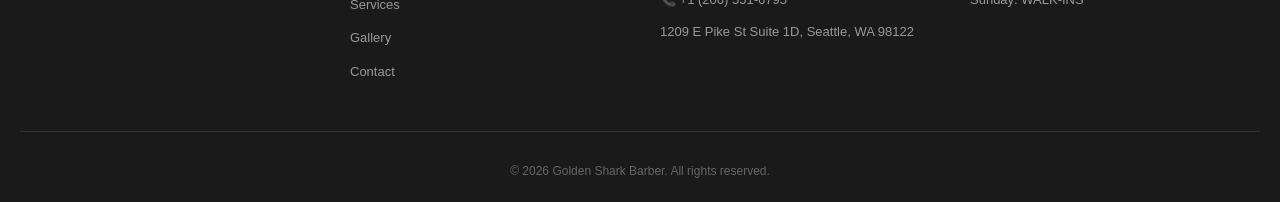
==== commit b237a2cb: "Fix Di's Instagram label, bump cache versioning Co-Authored-By: Claude Sonnet 5.5 <noreply@anthropic" ====
--- a/backend/static/index.html
+++ b/backend/static/index.html
@@ -34,8 +34,8 @@
     <link rel="icon" type="image/x-icon" href="/favicon.ico">
     <link rel="apple-touch-icon" href="/favicon.ico">
     
-    <link rel="stylesheet" href="css/main.css?v=1794350014">
-    <link rel="stylesheet" href="css/index.css?v=1794350014">
+    <link rel="stylesheet" href="css/main.css?v=1794868325">
+    <link rel="stylesheet" href="css/index.css?v=1794868325">
     
     <!-- JSON-LD Schema Markup (Local Business) -->
     <script type="application/ld+json">
@@ -222,7 +222,7 @@
                 <img src="images/tiktok.jpg" alt="TikTok" style="width: 18px; height: 18px; vertical-align: middle;"> di_hottoc
             </a>
             <a href="https://www.instagram.com/dimai_sgn?vrfl=MW40NnpoOHlndDI4dA%3D%3D&utm_source=qr" target="_blank" class="team-instagram">
-                <img src="images/ig.svg" alt="Instagram" style="width: 18px; height: 18px; vertical-align: middle;"> cleancutsonly
+                <img src="images/ig.svg" alt="Instagram" style="width: 18px; height: 18px; vertical-align: middle;"> Di/Ye/
             </a>
             <a href="http://di08.booksy.com/k/" target="_blank" class="btn-team btn-team-alt">Booksy Only</a>
         </div>
@@ -460,7 +460,7 @@
         </div>
     </footer>
 
-    <script src="js/navbar.js?v=1794350014"></script>
+    <script src="js/navbar.js?v=1794868325"></script>
     
 </body>
 </html>
